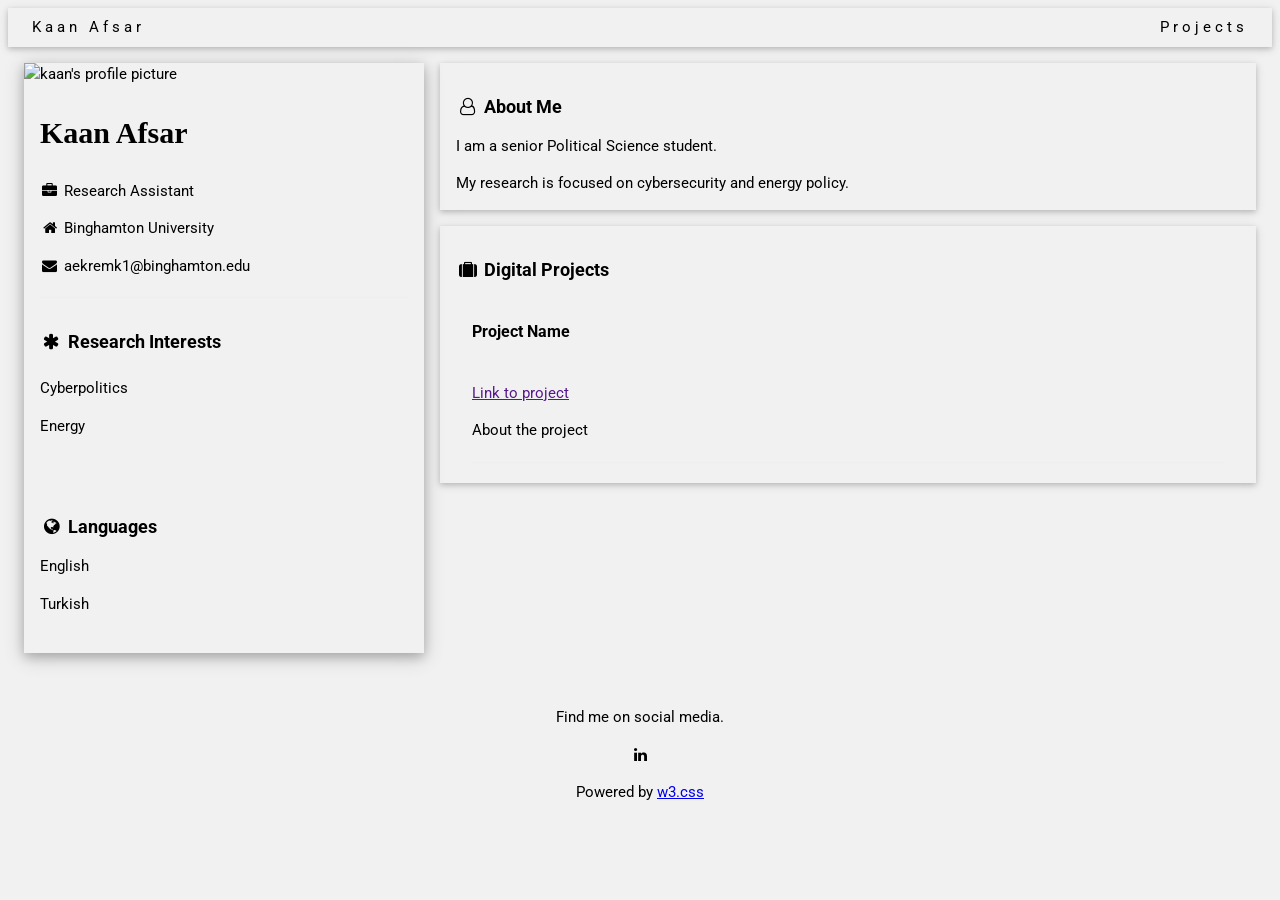
==== index.html @ 018960b7 "index.html" ====
<!DOCTYPE html>
<html>
<head>
    <title>rcarp-digSchol</title>
    <meta charset="UTF-8">
    <meta name="viewport" content='width=device-width, initial-scale=1'>
    <link rel="stylesheet" href='stylesheet.css'>
    <link rel='stylesheet' href='https://fonts.googleapis.com/css?family=Roboto'>
    <link rel="stylesheet" href='https://cdnjs.cloudflare.com/ajax/libs/font-awesome/4.7.0/css/font-awesome.min.css'>
</head>

<body class='box-light-grey'>

  <div class="w3-top">
    <div class="bar grid-padding card" style="letter-spacing:4px;">
      <a href="#home" class=".bar-item button">Kaan Afsar</a>
      <!-- Right-sided navbar links. Hide them on small screens -->
      <div class="float-right">
        <a href="project.html" class="bar-item button">Projects</a>
      </div>
    </div>
  </div>

  <div class='content margin-top' style='max-width:1400px;'>
  
    <div class='grid-padding'>

      <div class='grid-third'>

        <div class="card-4">
          <div class="display-container">
            <img src="images/20221006_173003.jpg" style="width:100%" alt="kaan's profile picture">
          </div>

          <div class="container">
            <h2>Kaan Afsar</h2>
            <p><i class="fa fa-briefcase fa-fw margin-right"></i>Research Assistant</p>
            <p><i class="fa fa-home fa-fw margin-right"></i>Binghamton University</p>
            <p><i class="fa fa-envelope fa-fw margin-right"></i>aekremk1@&#8203;binghamton.edu</p>
            <hr>

            <h5><b><i class="fa fa-asterisk fa-fw margin-right"></i>Research Interests</b></h5>
            <ul>
              <li>Cyberpolitics</li>
              <li>Energy</li> 
            </ul>
            <br>

          <h5><b><i class="fa fa-globe fa-fw margin-right"></i>Languages</b></h5>
          <p>English</p>
          <p>Turkish</p>
          <br>
        </div>
      </div><br>  

    </div>

    <div class ="grid-twothird">
      <div class="container card margin-bottom">
        <h5><i class="fa fa-user-o fa-fw margin-right"></i>About Me</h5>
          <p>I am a senior Political Science student.</p>
          <p>My research is  focused on cybersecurity and energy policy.</p>
      </div>

      <div class="container card">
        <h5><i class="fa fa-suitcase fa-fw margin-right"></i>Digital Projects</h5>
        <div class="container">
          <h6 class="w3-opacity"><b>Project Name</b></h6>
          <a href="">Link to project</a>
          <p>About the project</p>
          <hr>
        </div>
         
        </div>

      </div>

    </div>
    
  </div>

  <footer class="container grid-center margin-top">
    <p>Find me on social media.</p>
    <i class="fa fa-linkedin w3-hover-opacity"></i>
    <p>Powered by <a href="https://www.w3schools.com/w3css/default.asp" target="_blank">w3.css</a></p>
  </footer>

</body>
</html>
---- stylesheet.css ----
html{box-sizing:border-box;overflow-x:hidden}*,*:before,*:after{box-sizing:inherit}

html,body,h1,h3,h4,h5,h6{font-family:'Roboto',sans-serif;font-size:15px;line-height:1.5}
h2{font-family: cursive}
h1{font-size:36px}h2{font-size:30px}h3{font-size:24px}h4{font-size:20px}h5{font-size:18px; margin-bottom:0em}h6{font-size:16px}
hr{border:0;border-top:1px solid #eee;margin:20px 0}
ul{list-style: none;line-height: 2.5em; padding-left:0px}


.box-light-grey{color:#000!important;background-color:#f1f1f1!important}
.bar-item{padding:8px 16px;float:left;width:auto;border:none;display:block;outline:0}
.button{border:none;display:inline-block;padding:8px 16px;vertical-align:middle;overflow:hidden;text-decoration:none;color:inherit;background-color:inherit;text-align:center;cursor:pointer;white-space:nowrap}
.float-right{float:right!important}


.margin-top{margin-top:16px!important}
.margin-right{margin-right:5px!important}
.margin-bottom{margin-bottom:16px!important}
.grid-center{text-align:center!important}

.content{margin-left:auto;margin-right:auto;max-width:980px}
.container{padding:0.01em 16px}

.card{box-shadow:0 2px 5px 0 rgba(0,0,0,0.16),0 2px 10px 0 rgba(0,0,0,0.12)}
.card-4{box-shadow:0 4px 10px 0 rgba(0,0,0,0.2),0 4px 20px 0 rgba(0,0,0,0.19)}
.display-container{position:relative}
.bar{width:100%;overflow:hidden}

.container:before,.container:after,.grid-padding:after,.grid-padding:before{content:"";display:table;clear:both}
.grid-padding,.grid-padding>.grid-half,.grid-padding>.grid-third,.grid-padding>.grid-twothird,.grid-padding>.grid-threequarter,.grid-padding>.grid-quarter,.grid-padding>.grid-col{padding:0 8px}
.grid-third, .grid-twothird{float:left;width:100%}

.col,.grid-half,.grid-third,.grid-twothird,.grid-threequarter,.grid-quarter{float:left;width:100%}
.col.s1{width:8.33333%}.col.s2{width:16.66666%}.col.s3{width:24.99999%}.col.s4{width:33.33333%}
.col.s5{width:41.66666%}.col.s6{width:49.99999%}.col.s7{width:58.33333%}.col.s8{width:66.66666%}
.col.s9{width:74.99999%}.col.s10{width:83.33333%}.col.s11{width:91.66666%}.col.s12{width:99.99999%}
@media (min-width:601px){.col.m1{width:8.33333%}.col.m2{width:16.66666%}.col.m3,.grid-quarter{width:24.99999%}.col.m4,.grid-third{width:33.33333%}
.col.m5{width:41.66666%}.col.m6,.grid-half{width:49.99999%}.col.m7{width:58.33333%}.col.m8,.grid-twothird{width:66.66666%}
.col.m9,.grid-threequarter{width:74.99999%}.col.m10{width:83.33333%}.col.m11{width:91.66666%}.col.m12{width:99.99999%}}
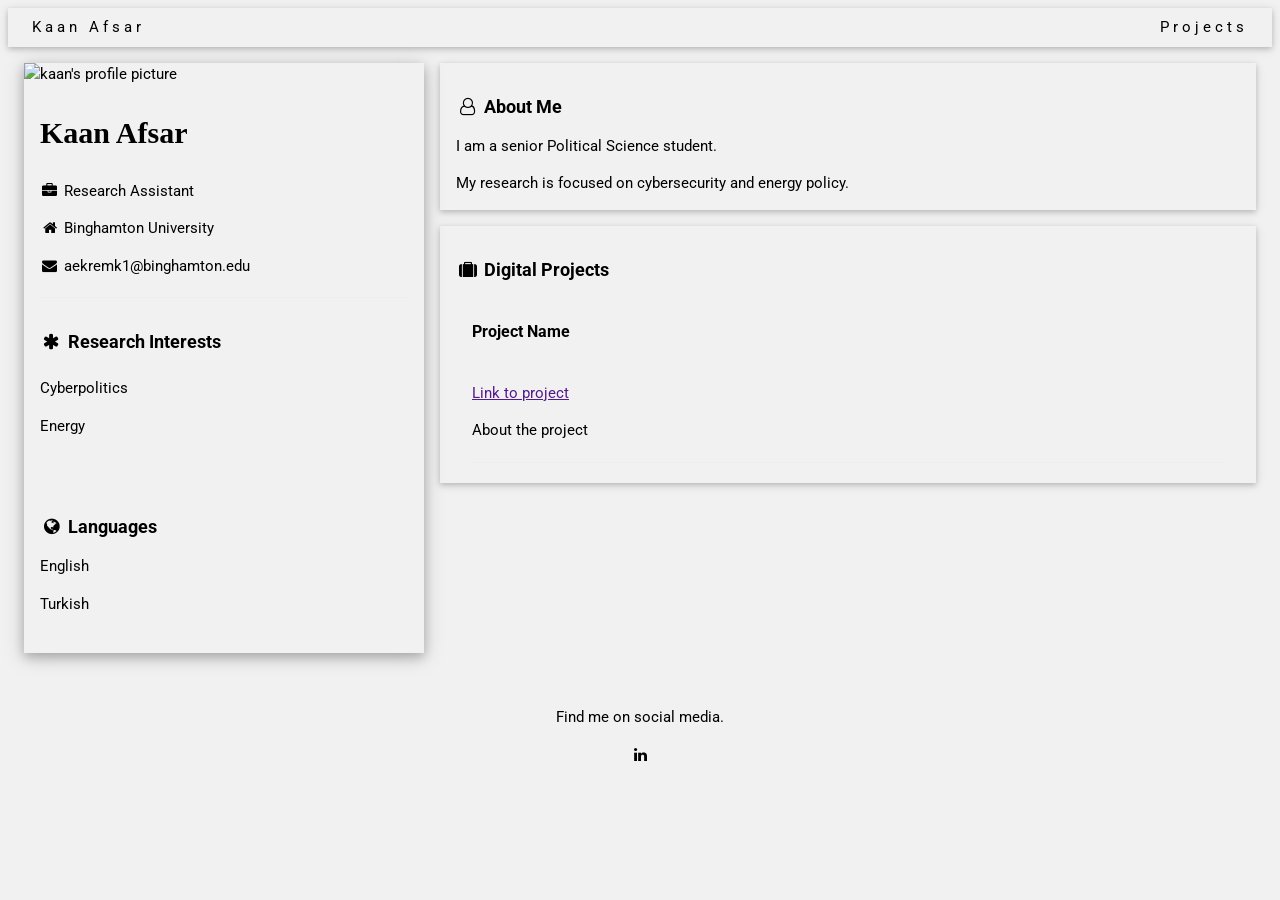
==== commit 2c17d5b9: "index.html" ====
--- a/index.html
+++ b/index.html
@@ -82,7 +82,6 @@
   <footer class="container grid-center margin-top">
     <p>Find me on social media.</p>
     <i class="fa fa-linkedin w3-hover-opacity"></i>
-    <p>Powered by <a href="https://www.w3schools.com/w3css/default.asp" target="_blank">w3.css</a></p>
   </footer>
 
 </body>
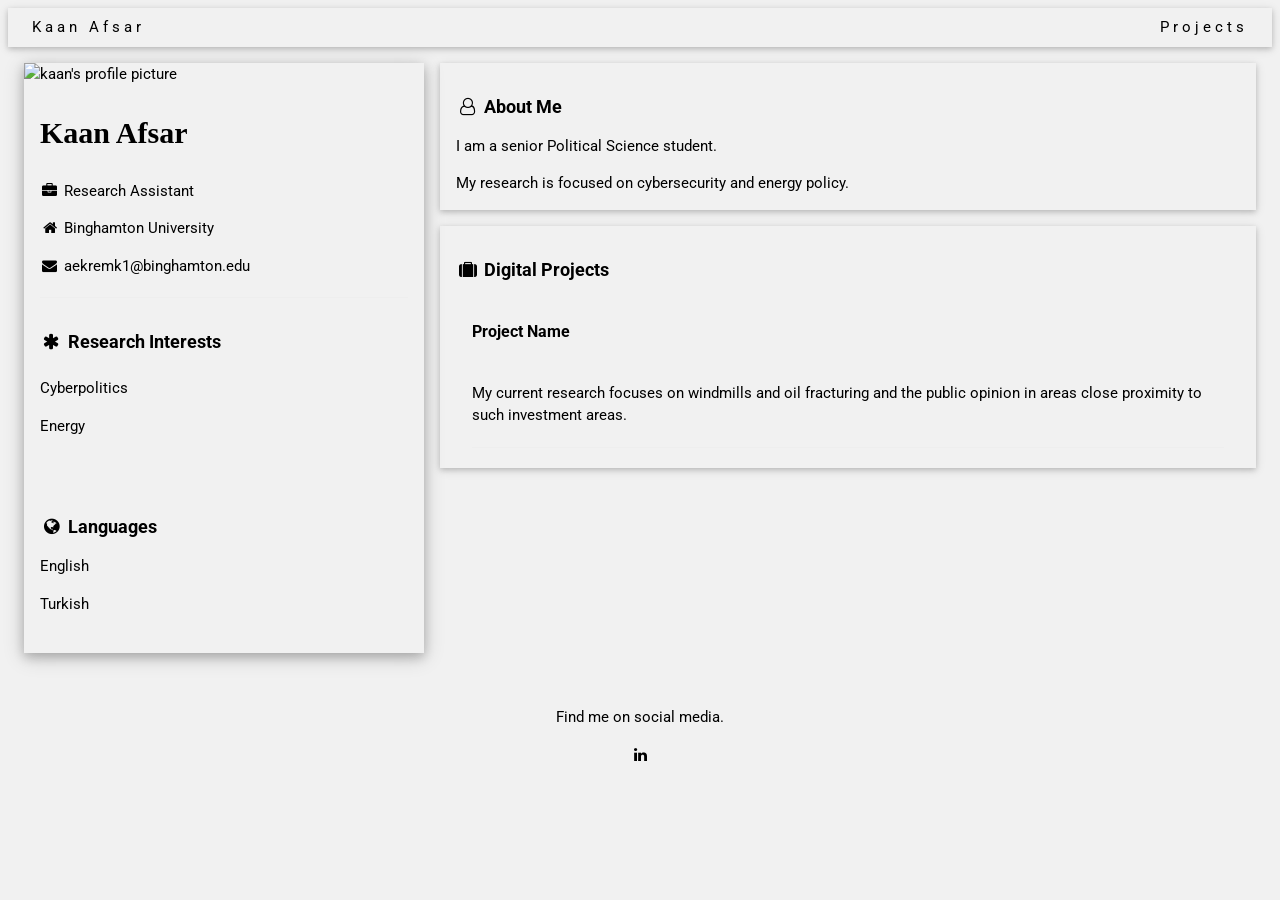
==== commit da5dac3e: "index.html" ====
--- a/index.html
+++ b/index.html
@@ -66,8 +66,7 @@
         <h5><i class="fa fa-suitcase fa-fw margin-right"></i>Digital Projects</h5>
         <div class="container">
           <h6 class="w3-opacity"><b>Project Name</b></h6>
-          <a href="">Link to project</a>
-          <p>About the project</p>
+          <p>My current research focuses on windmills and oil fracturing and the public opinion in areas close proximity to such investment areas.</p>
           <hr>
         </div>
          
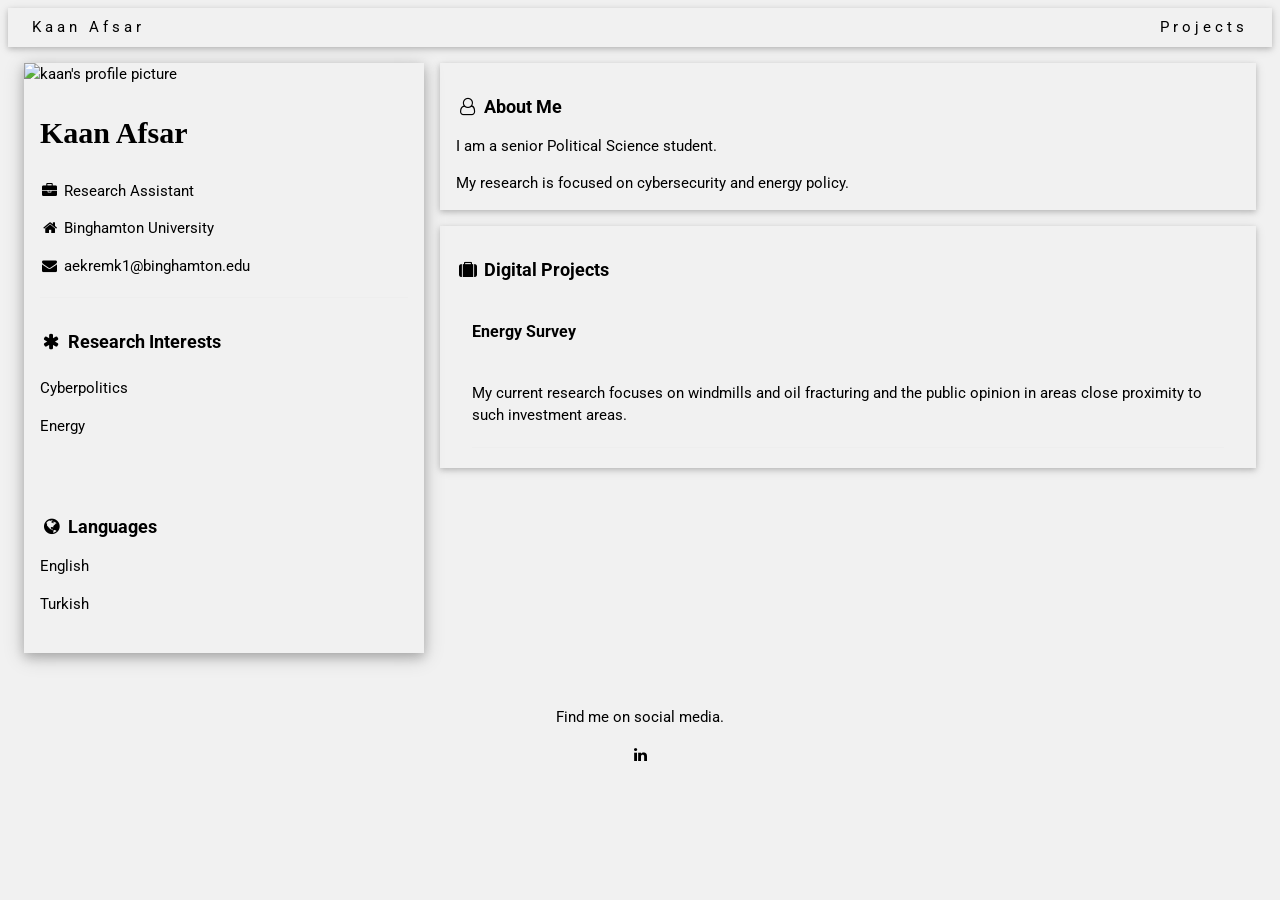
==== commit 54138e73: "index.html" ====
--- a/index.html
+++ b/index.html
@@ -65,7 +65,7 @@
       <div class="container card">
         <h5><i class="fa fa-suitcase fa-fw margin-right"></i>Digital Projects</h5>
         <div class="container">
-          <h6 class="w3-opacity"><b>Project Name</b></h6>
+          <h6 class="w3-opacity"><b>Energy Survey</b></h6>
           <p>My current research focuses on windmills and oil fracturing and the public opinion in areas close proximity to such investment areas.</p>
           <hr>
         </div>
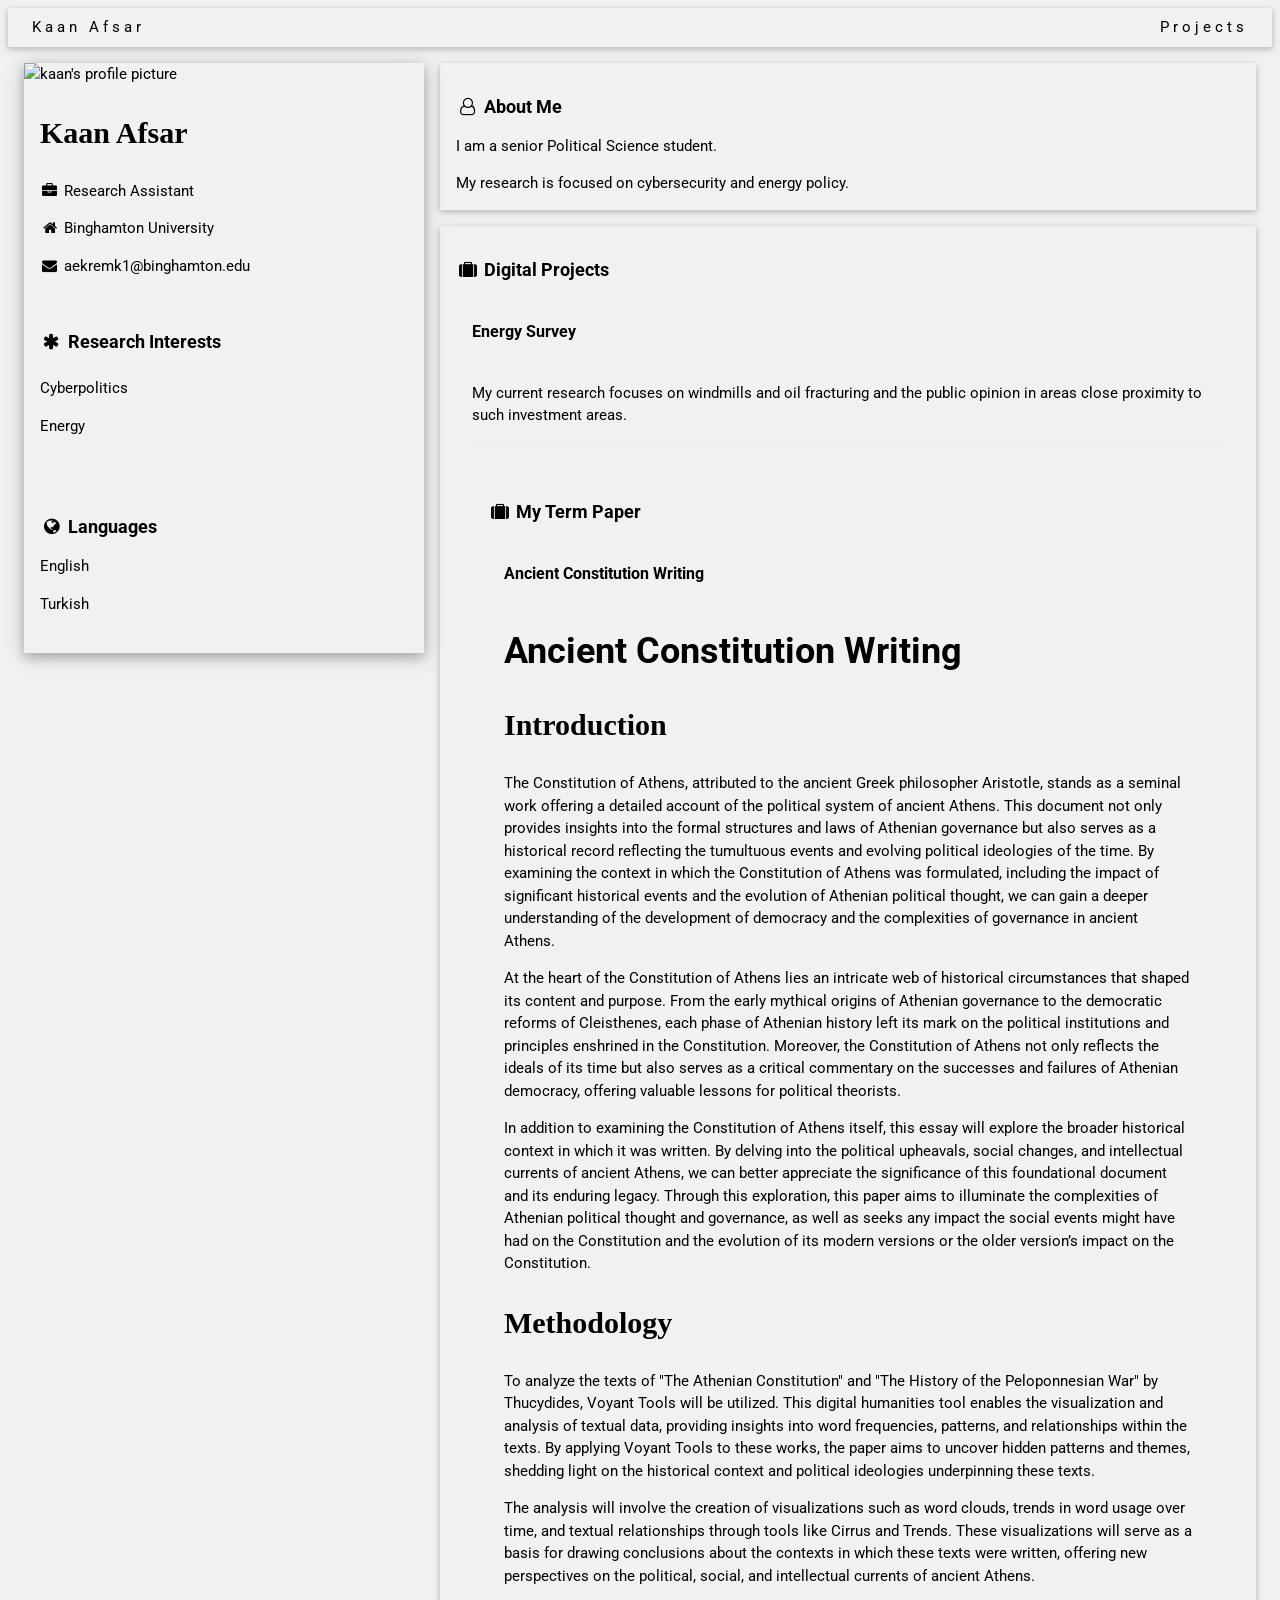
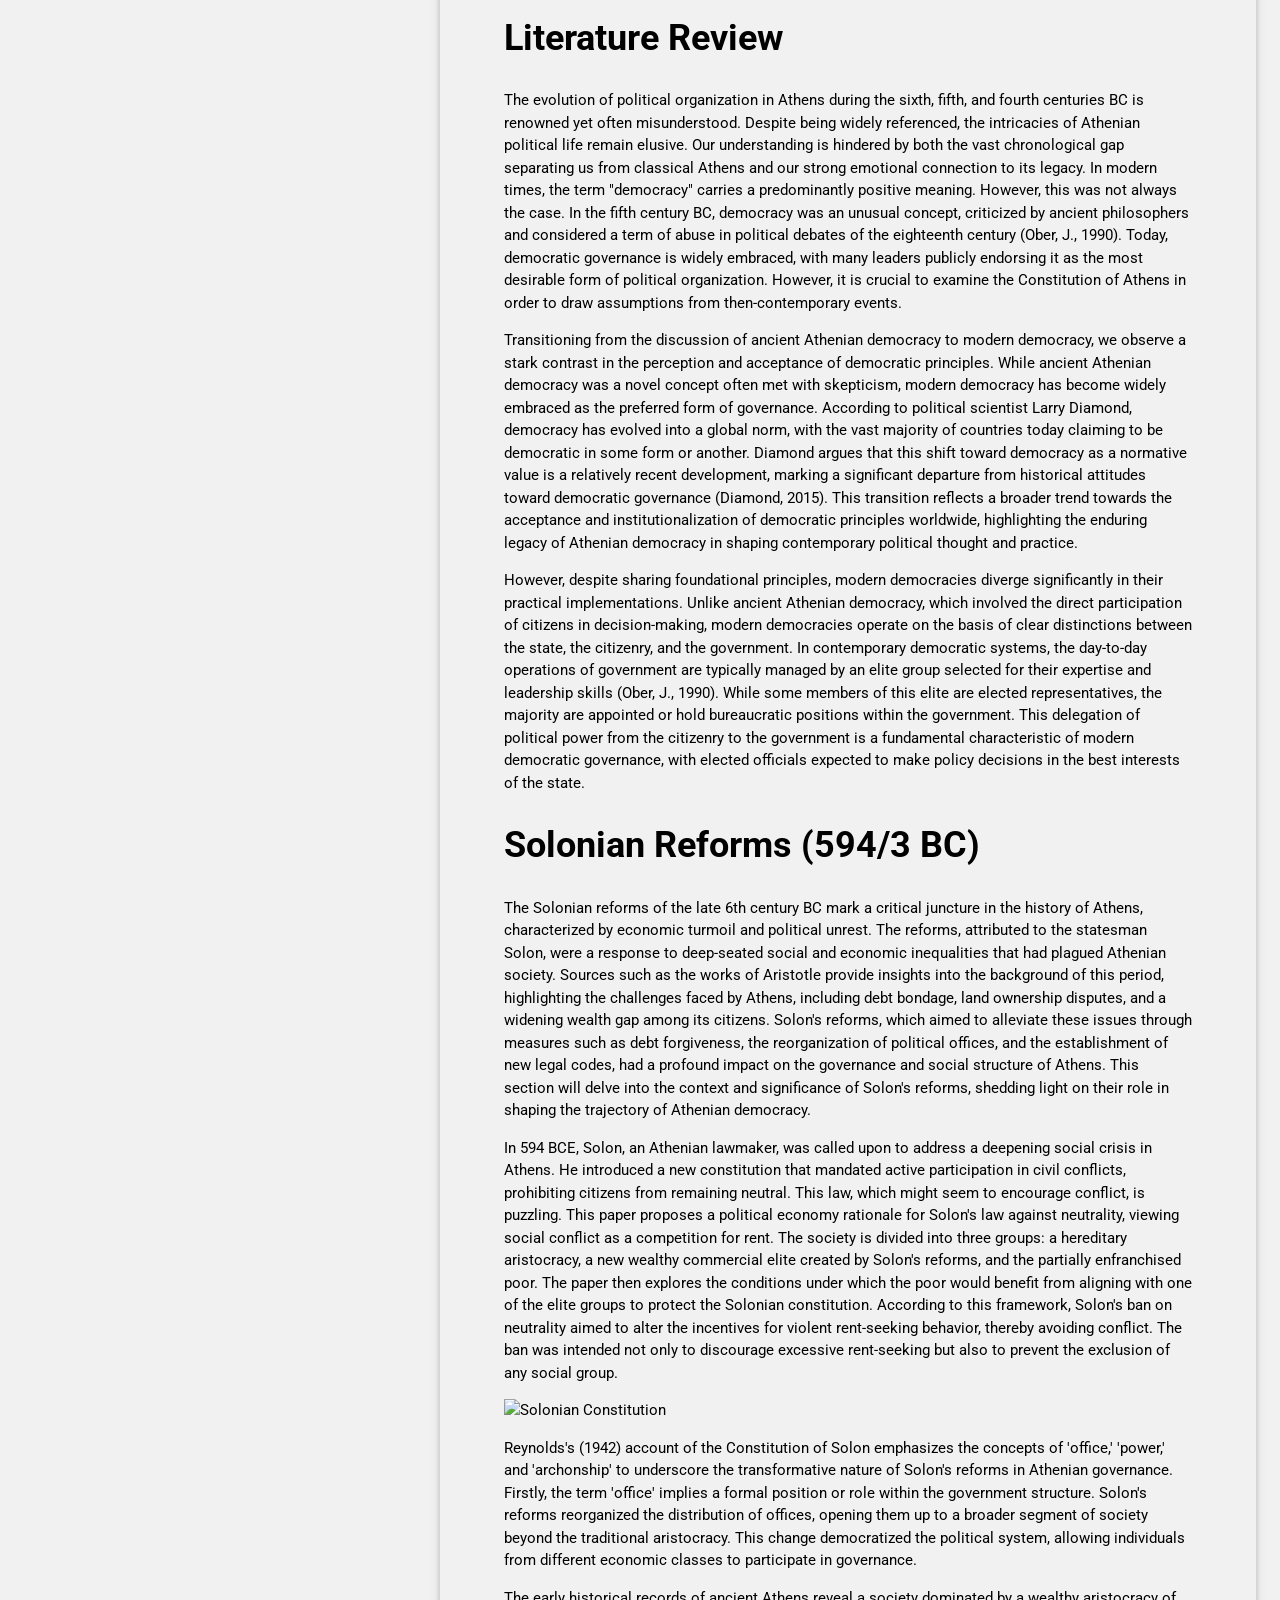
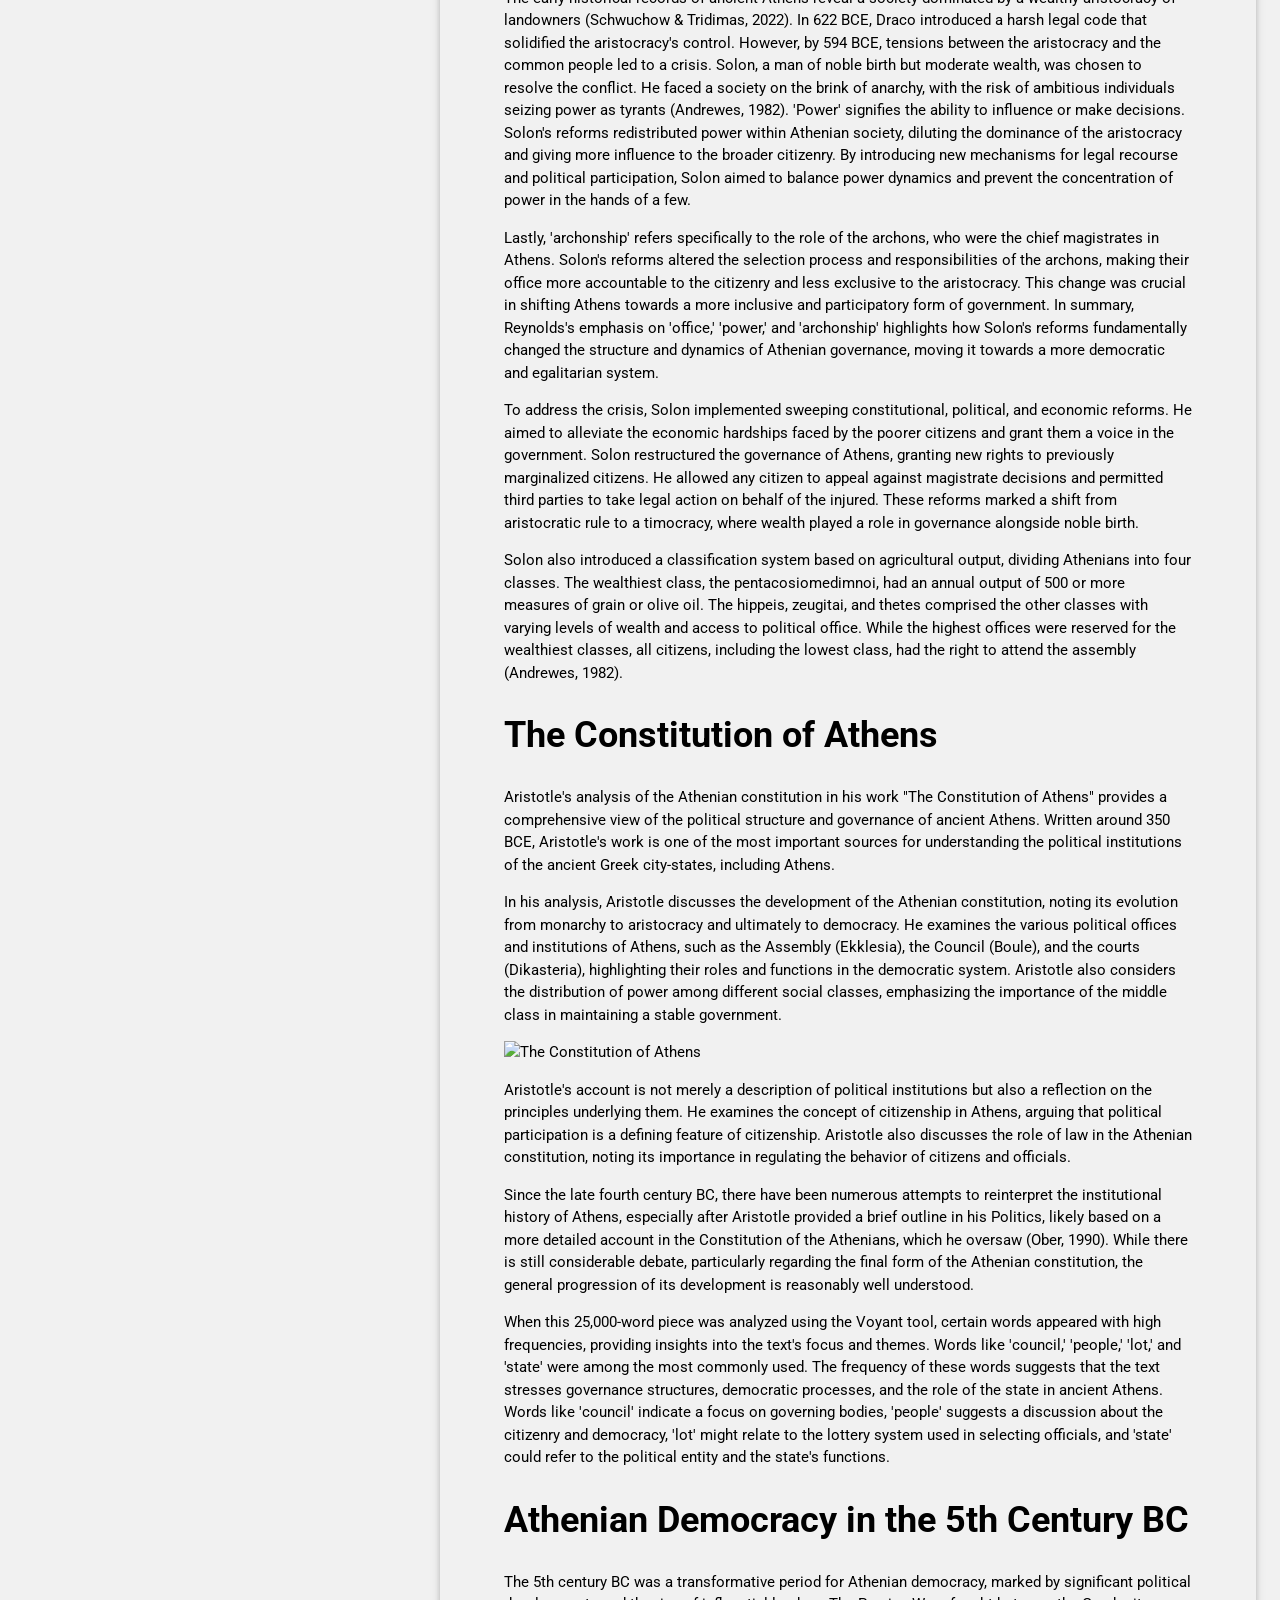
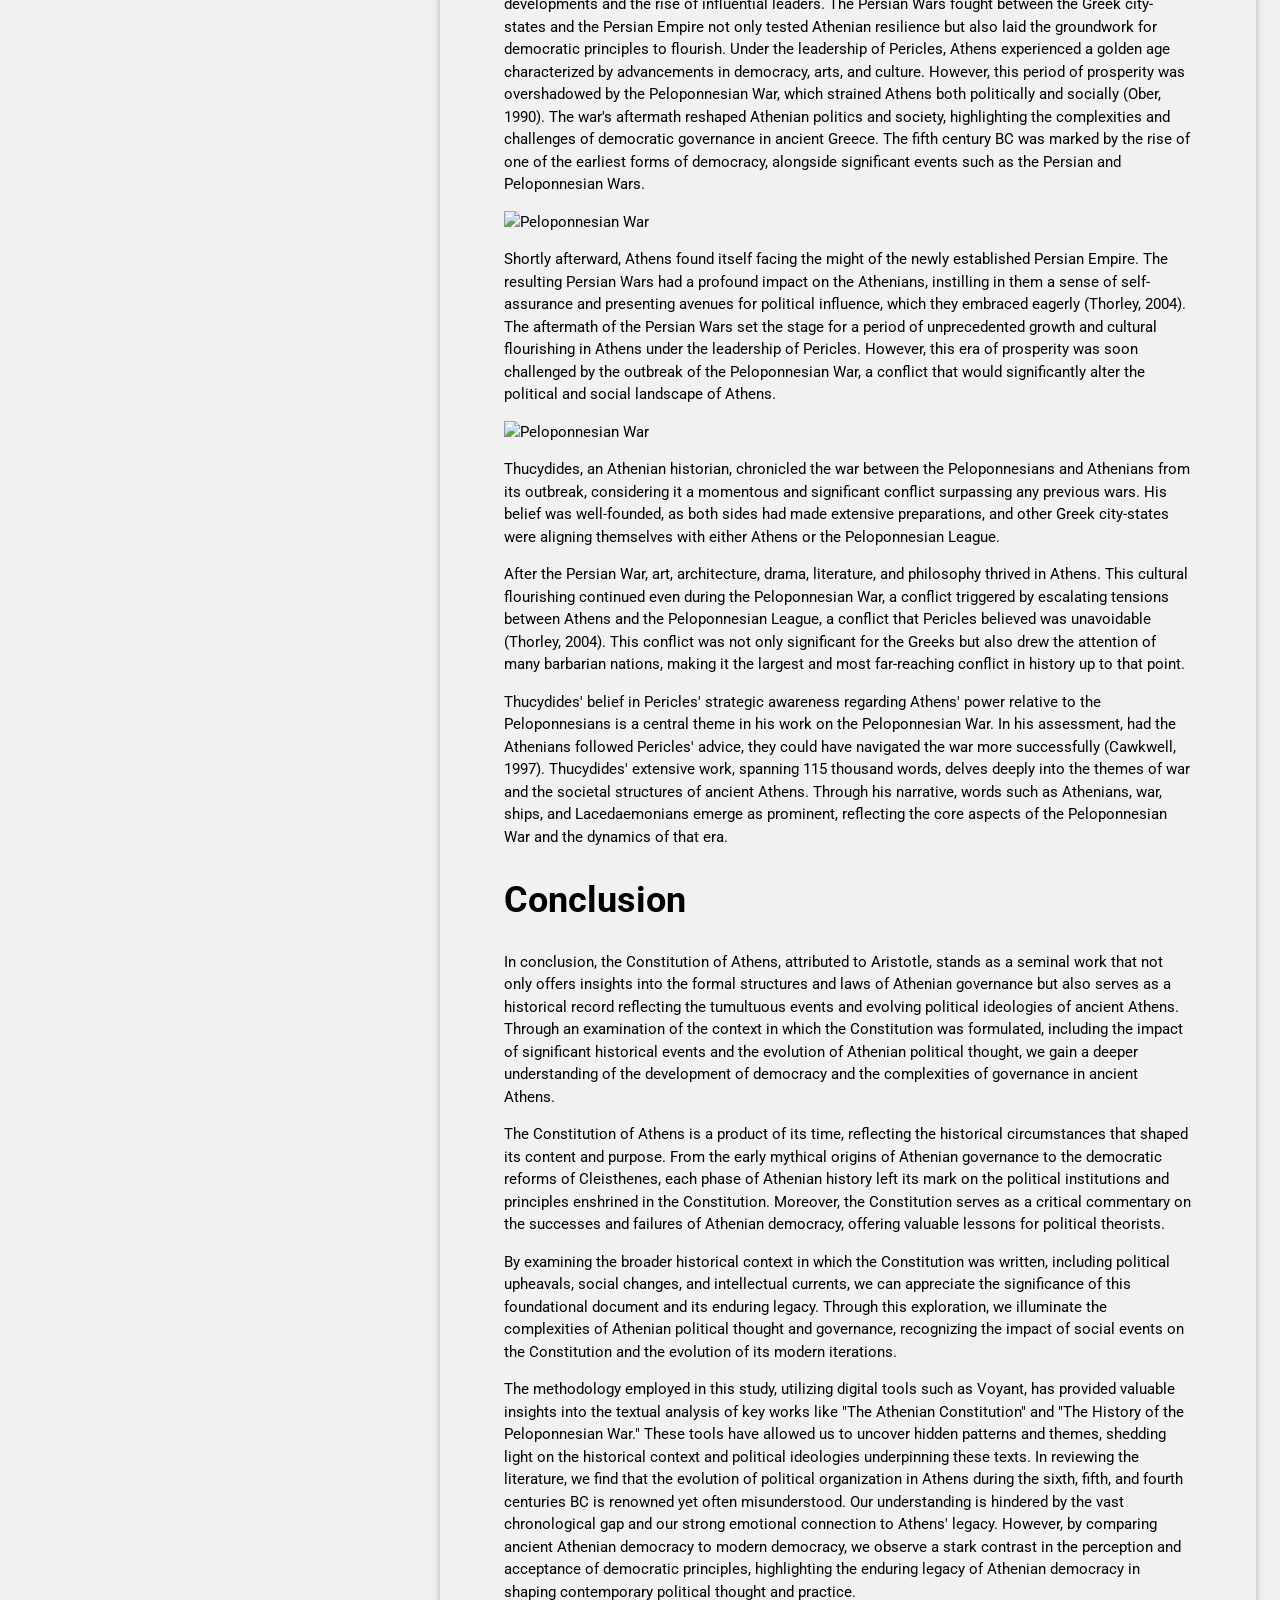
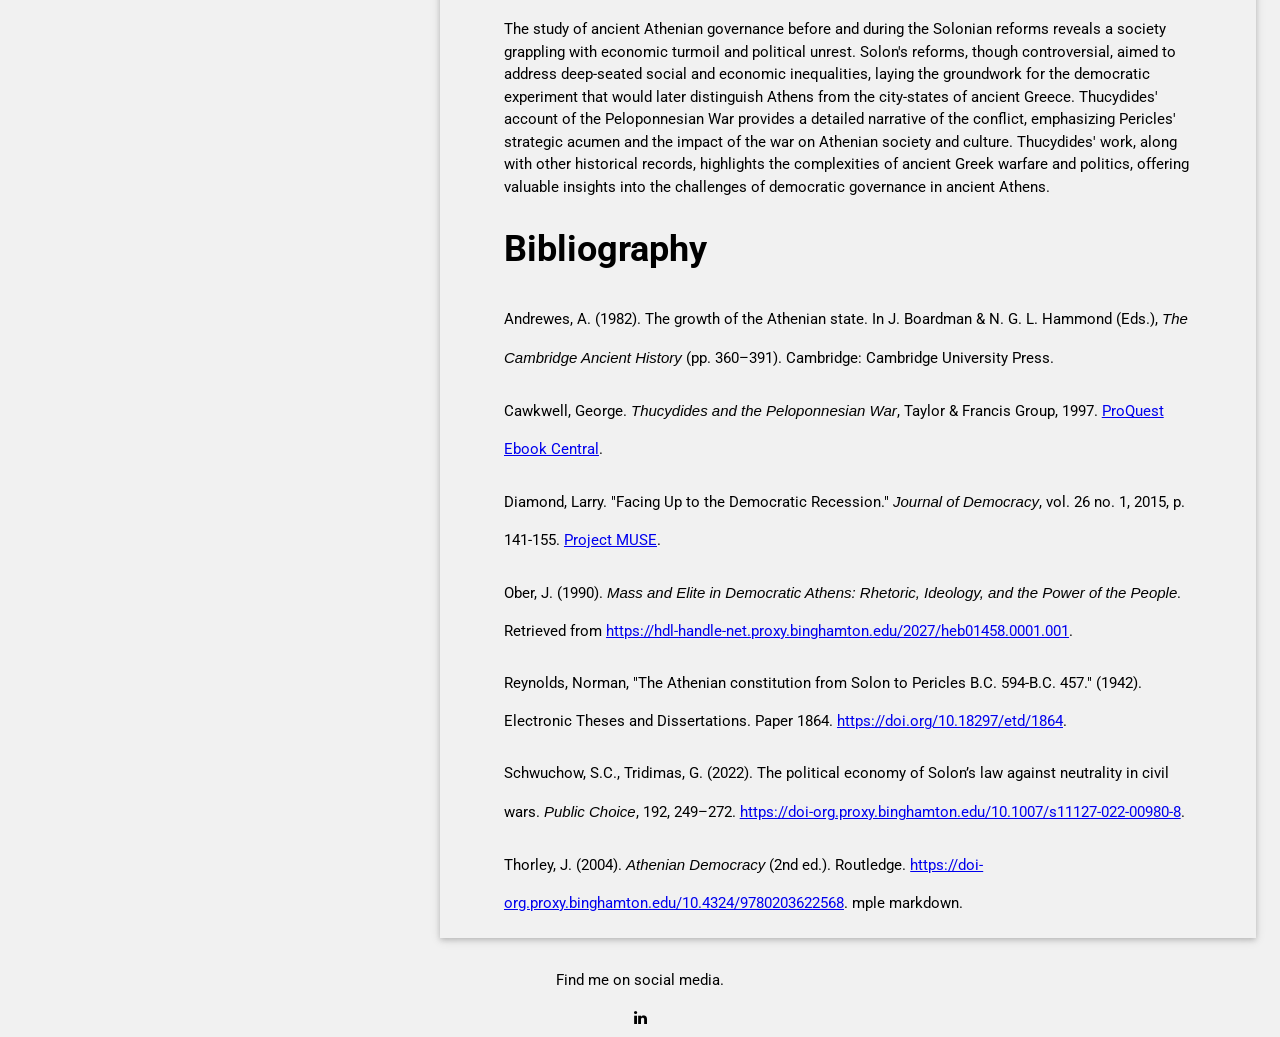
==== commit e096ee02: "Updatetermpaper index.html" ====
--- a/index.html
+++ b/index.html
@@ -1,7 +1,7 @@
 <!DOCTYPE html>
 <html>
 <head>
-    <title>rcarp-digSchol</title>
+    <title>Ekrem Kaan Afsar</title>
     <meta charset="UTF-8">
     <meta name="viewport" content='width=device-width, initial-scale=1'>
     <link rel="stylesheet" href='stylesheet.css'>
@@ -20,7 +20,7 @@
       </div>
     </div>
   </div>
-
+ 
   <div class='content margin-top' style='max-width:1400px;'>
   
     <div class='grid-padding'>
@@ -68,6 +68,73 @@
           <h6 class="w3-opacity"><b>Energy Survey</b></h6>
           <p>My current research focuses on windmills and oil fracturing and the public opinion in areas close proximity to such investment areas.</p>
           <hr>
+            <div class="container">
+  <h5><i class="fa fa-suitcase fa-fw margin-right"></i>My Term Paper</h5>
+  <div class="container">
+    <h6 class="w3-opacity"><b>Ancient Constitution Writing</b></h6>
+    <div>
+      <h1 id="ancient-constitution-writing">Ancient Constitution Writing</h1>
+      <h2 id="introduction">Introduction</h2>
+      <p>The Constitution of Athens, attributed to the ancient Greek philosopher Aristotle, stands as a seminal work offering a detailed account of the political system of ancient Athens. This document not only provides insights into the formal structures and laws of Athenian governance but also serves as a historical record reflecting the tumultuous events and evolving political ideologies of the time. By examining the context in which the Constitution of Athens was formulated, including the impact of significant historical events and the evolution of Athenian political thought, we can gain a deeper understanding of the development of democracy and the complexities of governance in ancient Athens.</p>
+<p>At the heart of the Constitution of Athens lies an intricate web of historical circumstances that shaped its content and purpose. From the early mythical origins of Athenian governance to the democratic reforms of Cleisthenes, each phase of Athenian history left its mark on the political institutions and principles enshrined in the Constitution. Moreover, the Constitution of Athens not only reflects the ideals of its time but also serves as a critical commentary on the successes and failures of Athenian democracy, offering valuable lessons for political theorists.</p>
+<p>In addition to examining the Constitution of Athens itself, this essay will explore the broader historical context in which it was written. By delving into the political upheavals, social changes, and intellectual currents of ancient Athens, we can better appreciate the significance of this foundational document and its enduring legacy. Through this exploration, this paper aims to illuminate the complexities of Athenian political thought and governance, as well as seeks any impact the social events might have had on the Constitution and the evolution of its modern versions or the older version’s impact on the Constitution.</p>
+<h2 id="methodology">Methodology</h2>
+<p>To analyze the texts of &quot;The Athenian Constitution&quot; and &quot;The History of the Peloponnesian War&quot; by Thucydides, Voyant Tools will be utilized. This digital humanities tool enables the visualization and analysis of textual data, providing insights into word frequencies, patterns, and relationships within the texts. By applying Voyant Tools to these works, the paper aims to uncover hidden patterns and themes, shedding light on the historical context and political ideologies underpinning these texts.</p>
+<p>The analysis will involve the creation of visualizations such as word clouds, trends in word usage over time, and textual relationships through tools like Cirrus and Trends. These visualizations will serve as a basis for drawing conclusions about the contexts in which these texts were written, offering new perspectives on the political, social, and intellectual currents of ancient Athens.</p>
+<h1 id="literature-review">Literature Review</h1>
+<p>The evolution of political organization in Athens during the sixth, fifth, and fourth centuries BC is renowned yet often misunderstood. Despite being widely referenced, the intricacies of Athenian political life remain elusive. Our understanding is hindered by both the vast chronological gap separating us from classical Athens and our strong emotional connection to its legacy. In modern times, the term &quot;democracy&quot; carries a predominantly positive meaning. However, this was not always the case. In the fifth century BC, democracy was an unusual concept, criticized by ancient philosophers and considered a term of abuse in political debates of the eighteenth century (Ober, J., 1990). Today, democratic governance is widely embraced, with many leaders publicly endorsing it as the most desirable form of political organization. However, it is crucial to examine the Constitution of Athens in order to draw assumptions from then-contemporary events.</p>
+<p>Transitioning from the discussion of ancient Athenian democracy to modern democracy, we observe a stark contrast in the perception and acceptance of democratic principles. While ancient Athenian democracy was a novel concept often met with skepticism, modern democracy has become widely embraced as the preferred form of governance. According to political scientist Larry Diamond, democracy has evolved into a global norm, with the vast majority of countries today claiming to be democratic in some form or another. Diamond argues that this shift toward democracy as a normative value is a relatively recent development, marking a significant departure from historical attitudes toward democratic governance (Diamond, 2015). This transition reflects a broader trend towards the acceptance and institutionalization of democratic principles worldwide, highlighting the enduring legacy of Athenian democracy in shaping contemporary political thought and practice.</p>
+<p>However, despite sharing foundational principles, modern democracies diverge significantly in their practical implementations. Unlike ancient Athenian democracy, which involved the direct participation of citizens in decision-making, modern democracies operate on the basis of clear distinctions between the state, the citizenry, and the government. In contemporary democratic systems, the day-to-day operations of government are typically managed by an elite group selected for their expertise and leadership skills (Ober, J., 1990). While some members of this elite are elected representatives, the majority are appointed or hold bureaucratic positions within the government. This delegation of political power from the citizenry to the government is a fundamental characteristic of modern democratic governance, with elected officials expected to make policy decisions in the best interests of the state.</p>
+<h1 id="solonian-reforms-594-3-bc-">Solonian Reforms (594/3 BC)</h1>
+<p>The Solonian reforms of the late 6th century BC mark a critical juncture in the history of Athens, characterized by economic turmoil and political unrest. The reforms, attributed to the statesman Solon, were a response to deep-seated social and economic inequalities that had plagued Athenian society. Sources such as the works of Aristotle provide insights into the background of this period, highlighting the challenges faced by Athens, including debt bondage, land ownership disputes, and a widening wealth gap among its citizens. Solon&#39;s reforms, which aimed to alleviate these issues through measures such as debt forgiveness, the reorganization of political offices, and the establishment of new legal codes, had a profound impact on the governance and social structure of Athens. This section will delve into the context and significance of Solon&#39;s reforms, shedding light on their role in shaping the trajectory of Athenian democracy.</p>
+<p>In 594 BCE, Solon, an Athenian lawmaker, was called upon to address a deepening social crisis in Athens. He introduced a new constitution that mandated active participation in civil conflicts, prohibiting citizens from remaining neutral. This law, which might seem to encourage conflict, is puzzling. This paper proposes a political economy rationale for Solon&#39;s law against neutrality, viewing social conflict as a competition for rent. The society is divided into three groups: a hereditary aristocracy, a new wealthy commercial elite created by Solon&#39;s reforms, and the partially enfranchised poor. The paper then explores the conditions under which the poor would benefit from aligning with one of the elite groups to protect the Solonian constitution. According to this framework, Solon&#39;s ban on neutrality aimed to alter the incentives for violent rent-seeking behavior, thereby avoiding conflict. The ban was intended not only to discourage excessive rent-seeking but also to prevent the exclusion of any social group.</p>
+<p><img src="R-LEAFLET\project\solon_cirrus.png" alt="Solonian Constitution"></p>
+<p>Reynolds&#39;s (1942) account of the Constitution of Solon emphasizes the concepts of &#39;office,&#39; &#39;power,&#39; and &#39;archonship&#39; to underscore the transformative nature of Solon&#39;s reforms in Athenian governance. Firstly, the term &#39;office&#39; implies a formal position or role within the government structure. Solon&#39;s reforms reorganized the distribution of offices, opening them up to a broader segment of society beyond the traditional aristocracy. This change democratized the political system, allowing individuals from different economic classes to participate in governance.</p>
+<p>The early historical records of ancient Athens reveal a society dominated by a wealthy aristocracy of landowners (Schwuchow &amp; Tridimas, 2022). In 622 BCE, Draco introduced a harsh legal code that solidified the aristocracy&#39;s control. However, by 594 BCE, tensions between the aristocracy and the common people led to a crisis. Solon, a man of noble birth but moderate wealth, was chosen to resolve the conflict. He faced a society on the brink of anarchy, with the risk of ambitious individuals seizing power as tyrants (Andrewes, 1982). &#39;Power&#39; signifies the ability to influence or make decisions. Solon&#39;s reforms redistributed power within Athenian society, diluting the dominance of the aristocracy and giving more influence to the broader citizenry. By introducing new mechanisms for legal recourse and political participation, Solon aimed to balance power dynamics and prevent the concentration of power in the hands of a few.</p>
+<p>Lastly, &#39;archonship&#39; refers specifically to the role of the archons, who were the chief magistrates in Athens. Solon&#39;s reforms altered the selection process and responsibilities of the archons, making their office more accountable to the citizenry and less exclusive to the aristocracy. This change was crucial in shifting Athens towards a more inclusive and participatory form of government. In summary, Reynolds&#39;s emphasis on &#39;office,&#39; &#39;power,&#39; and &#39;archonship&#39; highlights how Solon&#39;s reforms fundamentally changed the structure and dynamics of Athenian governance, moving it towards a more democratic and egalitarian system.</p>
+<p>To address the crisis, Solon implemented sweeping constitutional, political, and economic reforms. He aimed to alleviate the economic hardships faced by the poorer citizens and grant them a voice in the government. Solon restructured the governance of Athens, granting new rights to previously marginalized citizens. He allowed any citizen to appeal against magistrate decisions and permitted third parties to take legal action on behalf of the injured. These reforms marked a shift from aristocratic rule to a timocracy, where wealth played a role in governance alongside noble birth.</p>
+<p>Solon also introduced a classification system based on agricultural output, dividing Athenians into four classes. The wealthiest class, the pentacosiomedimnoi, had an annual output of 500 or more measures of grain or olive oil. The hippeis, zeugitai, and thetes comprised the other classes with varying levels of wealth and access to political office. While the highest offices were reserved for the wealthiest classes, all citizens, including the lowest class, had the right to attend the assembly (Andrewes, 1982).</p>
+<h1 id="the-constitution-of-athens">The Constitution of Athens</h1>
+<p>Aristotle&#39;s analysis of the Athenian constitution in his work &quot;The Constitution of Athens&quot; provides a comprehensive view of the political structure and governance of ancient Athens. Written around 350 BCE, Aristotle&#39;s work is one of the most important sources for understanding the political institutions of the ancient Greek city-states, including Athens.</p>
+<p>In his analysis, Aristotle discusses the development of the Athenian constitution, noting its evolution from monarchy to aristocracy and ultimately to democracy. He examines the various political offices and institutions of Athens, such as the Assembly (Ekklesia), the Council (Boule), and the courts (Dikasteria), highlighting their roles and functions in the democratic system. Aristotle also considers the distribution of power among different social classes, emphasizing the importance of the middle class in maintaining a stable government.</p>
+<p><img src="R-LEAFLET\project\cofa_cirrus.png" alt="The Constitution of Athens"></p>
+<p>Aristotle&#39;s account is not merely a description of political institutions but also a reflection on the principles underlying them. He examines the concept of citizenship in Athens, arguing that political participation is a defining feature of citizenship. Aristotle also discusses the role of law in the Athenian constitution, noting its importance in regulating the behavior of citizens and officials.</p>
+<p>Since the late fourth century BC, there have been numerous attempts to reinterpret the institutional history of Athens, especially after Aristotle provided a brief outline in his Politics, likely based on a more detailed account in the Constitution of the Athenians, which he oversaw (Ober, 1990). While there is still considerable debate, particularly regarding the final form of the Athenian constitution, the general progression of its development is reasonably well understood.</p>
+<p>When this 25,000-word piece was analyzed using the Voyant tool, certain words appeared with high frequencies, providing insights into the text&#39;s focus and themes. Words like &#39;council,&#39; &#39;people,&#39; &#39;lot,&#39; and &#39;state&#39; were among the most commonly used. The frequency of these words suggests that the text stresses governance structures, democratic processes, and the role of the state in ancient Athens. Words like &#39;council&#39; indicate a focus on governing bodies, &#39;people&#39; suggests a discussion about the citizenry and democracy, &#39;lot&#39; might relate to the lottery system used in selecting officials, and &#39;state&#39; could refer to the political entity and the state&#39;s functions.</p>
+<h1 id="athenian-democracy-in-the-5th-century-bc">Athenian Democracy in the 5th Century BC</h1>
+<p>The 5th century BC was a transformative period for Athenian democracy, marked by significant political developments and the rise of influential leaders. The Persian Wars fought between the Greek city-states and the Persian Empire not only tested Athenian resilience but also laid the groundwork for democratic principles to flourish. Under the leadership of Pericles, Athens experienced a golden age characterized by advancements in democracy, arts, and culture. However, this period of prosperity was overshadowed by the Peloponnesian War, which strained Athens both politically and socially (Ober, 1990). The war&#39;s aftermath reshaped Athenian politics and society, highlighting the complexities and challenges of democratic governance in ancient Greece. The fifth century BC was marked by the rise of one of the earliest forms of democracy, alongside significant events such as the Persian and Peloponnesian Wars.</p>
+<p><img src="R-LEAFLET\project\pelop_bubbles.png" alt="Peloponnesian War"></p>
+<p>Shortly afterward, Athens found itself facing the might of the newly established Persian Empire. The resulting Persian Wars had a profound impact on the Athenians, instilling in them a sense of self-assurance and presenting avenues for political influence, which they embraced eagerly (Thorley, 2004). The aftermath of the Persian Wars set the stage for a period of unprecedented growth and cultural flourishing in Athens under the leadership of Pericles. However, this era of prosperity was soon challenged by the outbreak of the Peloponnesian War, a conflict that would significantly alter the political and social landscape of Athens.</p>
+<p><img src="R-LEAFLET\project\pw_cirrus.png" alt="Peloponnesian War"></p>
+<p>Thucydides, an Athenian historian, chronicled the war between the Peloponnesians and Athenians from its outbreak, considering it a momentous and significant conflict surpassing any previous wars. His belief was well-founded, as both sides had made extensive preparations, and other Greek city-states were aligning themselves with either Athens or the Peloponnesian League.</p>
+<p>After the Persian War, art, architecture, drama, literature, and philosophy thrived in Athens. This cultural flourishing continued even during the Peloponnesian War, a conflict triggered by escalating tensions between Athens and the Peloponnesian League, a conflict that Pericles believed was unavoidable (Thorley, 2004). This conflict was not only significant for the Greeks but also drew the attention of many barbarian nations, making it the largest and most far-reaching conflict in history up to that point.</p>
+<p>Thucydides&#39; belief in Pericles&#39; strategic awareness regarding Athens&#39; power relative to the Peloponnesians is a central theme in his work on the Peloponnesian War. In his assessment, had the Athenians followed Pericles&#39; advice, they could have navigated the war more successfully (Cawkwell, 1997). Thucydides&#39; extensive work, spanning 115 thousand words, delves deeply into the themes of war and the societal structures of ancient Athens. Through his narrative, words such as Athenians, war, ships, and Lacedaemonians emerge as prominent, reflecting the core aspects of the Peloponnesian War and the dynamics of that era.</p>
+<h1 id="conclusion">Conclusion</h1>
+<p>In conclusion, the Constitution of Athens, attributed to Aristotle, stands as a seminal work that not only offers insights into the formal structures and laws of Athenian governance but also serves as a historical record reflecting the tumultuous events and evolving political ideologies of ancient Athens. Through an examination of the context in which the Constitution was formulated, including the impact of significant historical events and the evolution of Athenian political thought, we gain a deeper understanding of the development of democracy and the complexities of governance in ancient Athens.</p>
+<p>The Constitution of Athens is a product of its time, reflecting the historical circumstances that shaped its content and purpose. From the early mythical origins of Athenian governance to the democratic reforms of Cleisthenes, each phase of Athenian history left its mark on the political institutions and principles enshrined in the Constitution. Moreover, the Constitution serves as a critical commentary on the successes and failures of Athenian democracy, offering valuable lessons for political theorists.</p>
+<p>By examining the broader historical context in which the Constitution was written, including political upheavals, social changes, and intellectual currents, we can appreciate the significance of this foundational document and its enduring legacy. Through this exploration, we illuminate the complexities of Athenian political thought and governance, recognizing the impact of social events on the Constitution and the evolution of its modern iterations.</p>
+<p>The methodology employed in this study, utilizing digital tools such as Voyant, has provided valuable insights into the textual analysis of key works like &quot;The Athenian Constitution&quot; and &quot;The History of the Peloponnesian War.&quot; These tools have allowed us to uncover hidden patterns and themes, shedding light on the historical context and political ideologies underpinning these texts. In reviewing the literature, we find that the evolution of political organization in Athens during the sixth, fifth, and fourth centuries BC is renowned yet often misunderstood. Our understanding is hindered by the vast chronological gap and our strong emotional connection to Athens&#39; legacy. However, by comparing ancient Athenian democracy to modern democracy, we observe a stark contrast in the perception and acceptance of democratic principles, highlighting the enduring legacy of Athenian democracy in shaping contemporary political thought and practice.</p>
+<p>The study of ancient Athenian governance before and during the Solonian reforms reveals a society grappling with economic turmoil and political unrest. Solon&#39;s reforms, though controversial, aimed to address deep-seated social and economic inequalities, laying the groundwork for the democratic experiment that would later distinguish Athens from the city-states of ancient Greece. Thucydides&#39; account of the Peloponnesian War provides a detailed narrative of the conflict, emphasizing Pericles&#39; strategic acumen and the impact of the war on Athenian society and culture. Thucydides&#39; work, along with other historical records, highlights the complexities of ancient Greek warfare and politics, offering valuable insights into the challenges of democratic governance in ancient Athens.</p>
+<h1 id="bibliography">Bibliography</h1>
+<ul>
+<li><p>Andrewes, A. (1982). The growth of the Athenian state. In J. Boardman &amp; N. G. L. Hammond (Eds.), <em>The Cambridge Ancient History</em> (pp. 360–391). Cambridge: Cambridge University Press.</p>
+</li>
+<li><p>Cawkwell, George. <em>Thucydides and the Peloponnesian War</em>, Taylor &amp; Francis Group, 1997. <a href="https://ebookcentral-proquest-com.proxy.binghamton.edu/lib/binghamton/detail.action?docID=165853">ProQuest Ebook Central</a>.</p>
+</li>
+<li><p>Diamond, Larry. &quot;Facing Up to the Democratic Recession.&quot; <em>Journal of Democracy</em>, vol. 26 no. 1, 2015, p. 141-155. <a href="https://doi.org/10.1353/jod.2015.0009">Project MUSE</a>.</p>
+</li>
+<li><p>Ober, J. (1990). <em>Mass and Elite in Democratic Athens: Rhetoric, Ideology, and the Power of the People</em>. Retrieved from <a href="https://hdl-handle-net.proxy.binghamton.edu/2027/heb01458.0001.001">https://hdl-handle-net.proxy.binghamton.edu/2027/heb01458.0001.001</a>.</p>
+</li>
+<li><p>Reynolds, Norman, &quot;The Athenian constitution from Solon to Pericles B.C. 594-B.C. 457.&quot; (1942). Electronic Theses and Dissertations. Paper 1864. <a href="https://doi.org/10.18297/etd/1864">https://doi.org/10.18297/etd/1864</a>.</p>
+</li>
+<li><p>Schwuchow, S.C., Tridimas, G. (2022). The political economy of Solon’s law against neutrality in civil wars. <em>Public Choice</em>, 192, 249–272. <a href="https://doi-org.proxy.binghamton.edu/10.1007/s11127-022-00980-8">https://doi-org.proxy.binghamton.edu/10.1007/s11127-022-00980-8</a>.</p>
+</li>
+<li><p>Thorley, J. (2004). <em>Athenian Democracy</em> (2nd ed.). Routledge. <a href="https://doi-org.proxy.binghamton.edu/10.4324/9780203622568">https://doi-org.proxy.binghamton.edu/10.4324/9780203622568</a>.
+mple markdown.</p>
+    </div>
+  </div>
+</div>
+
         </div>
          
         </div>
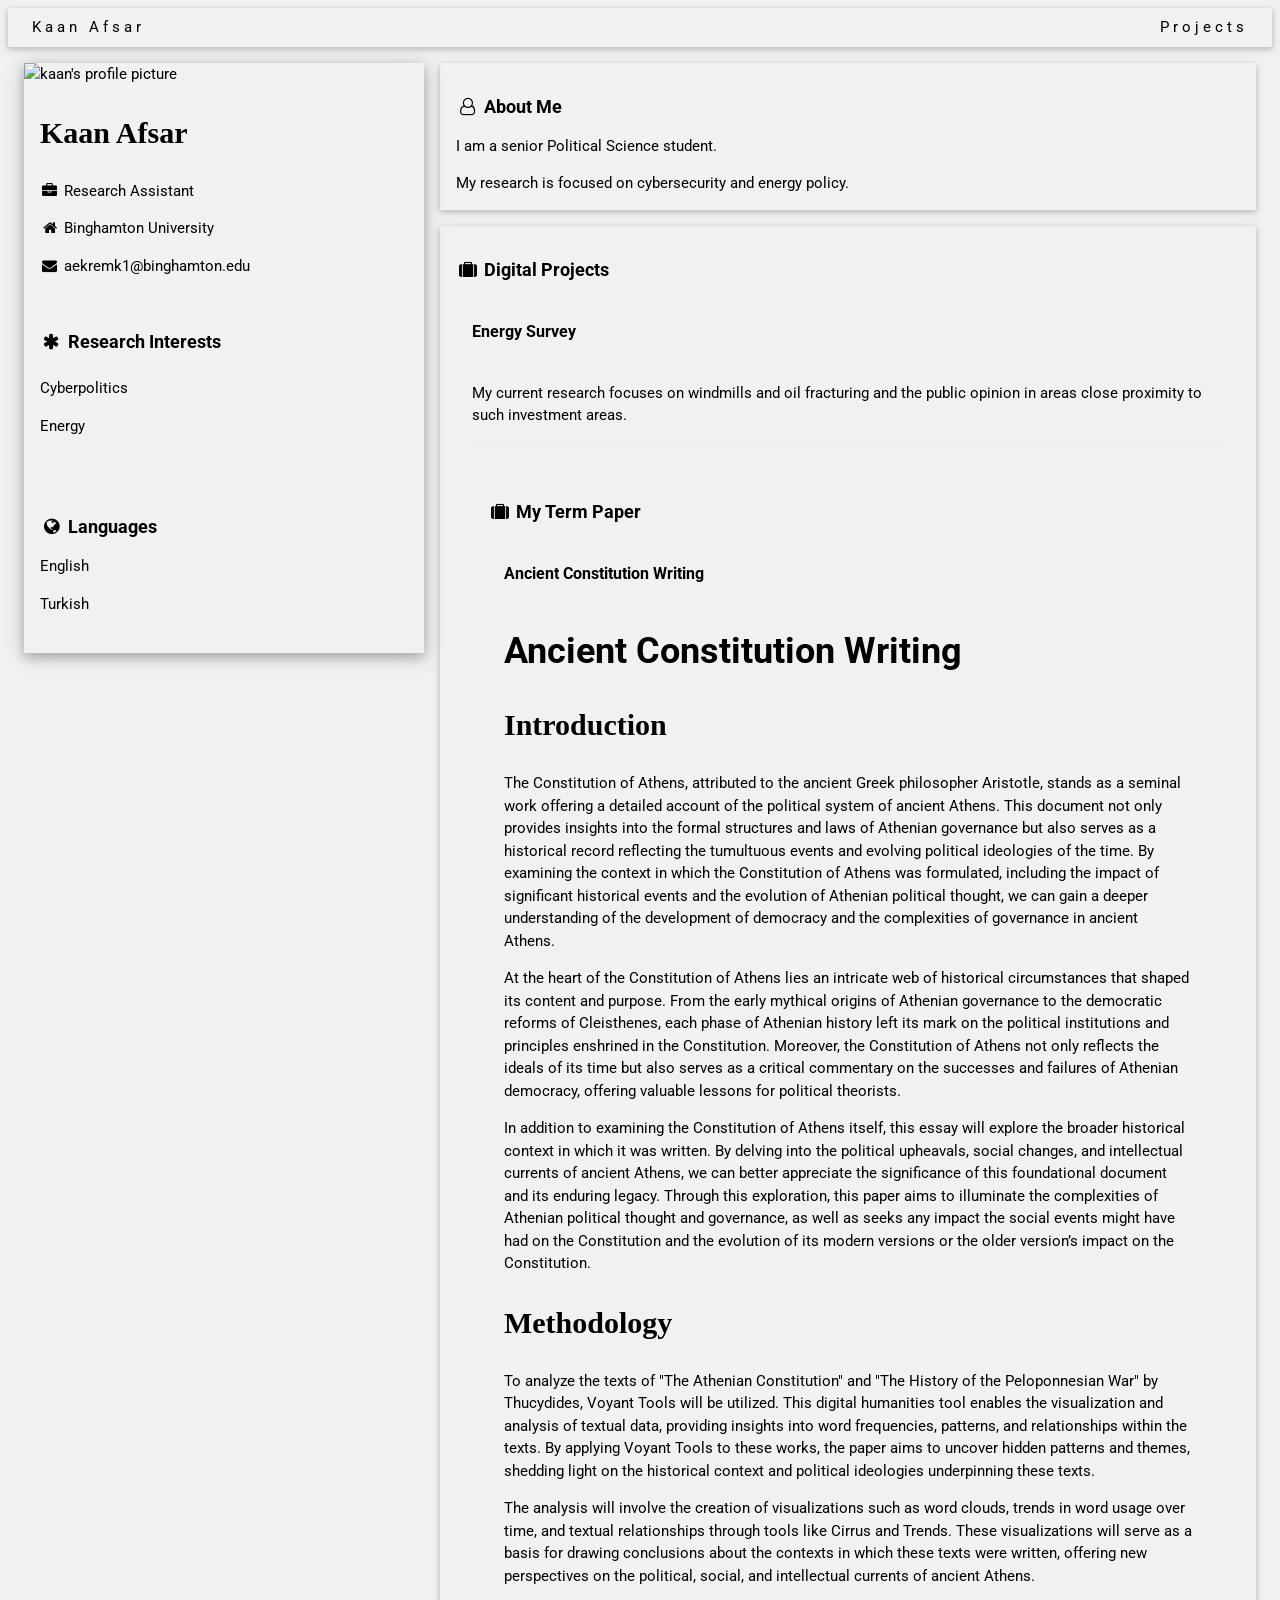
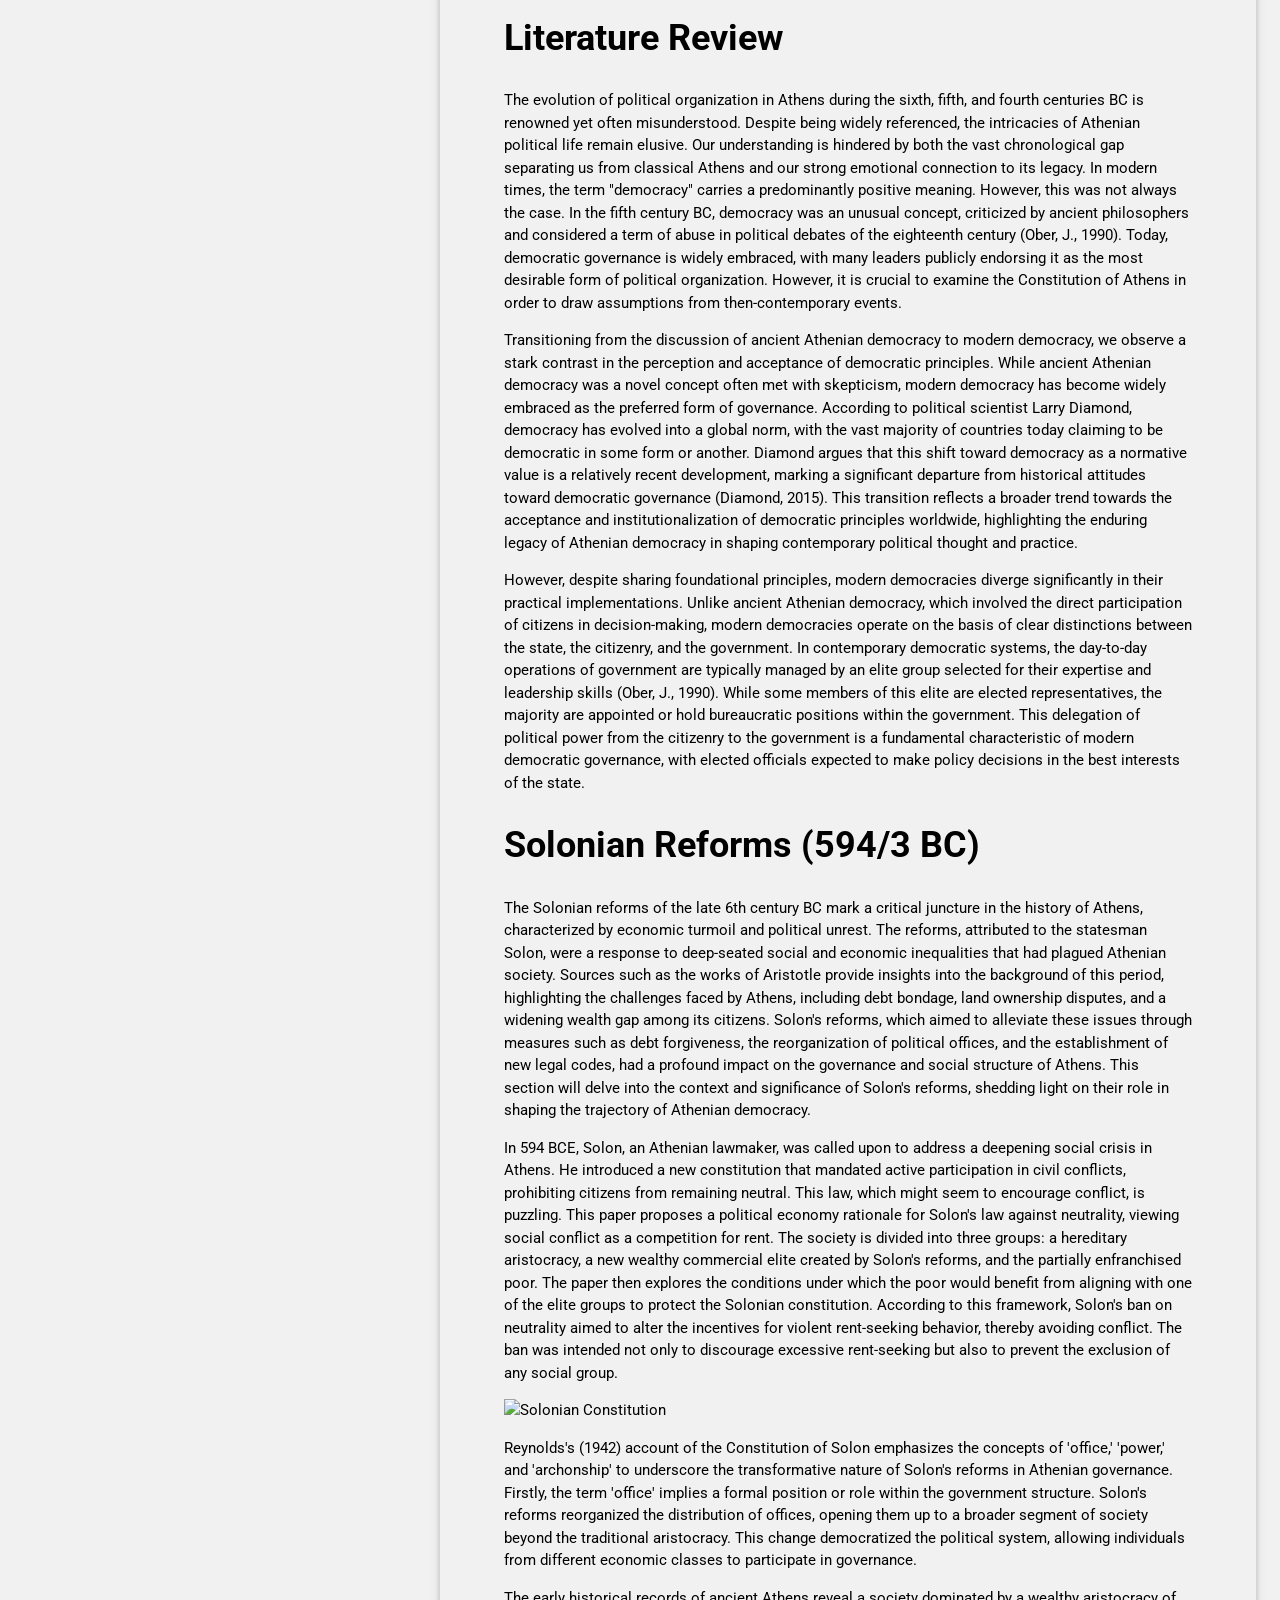
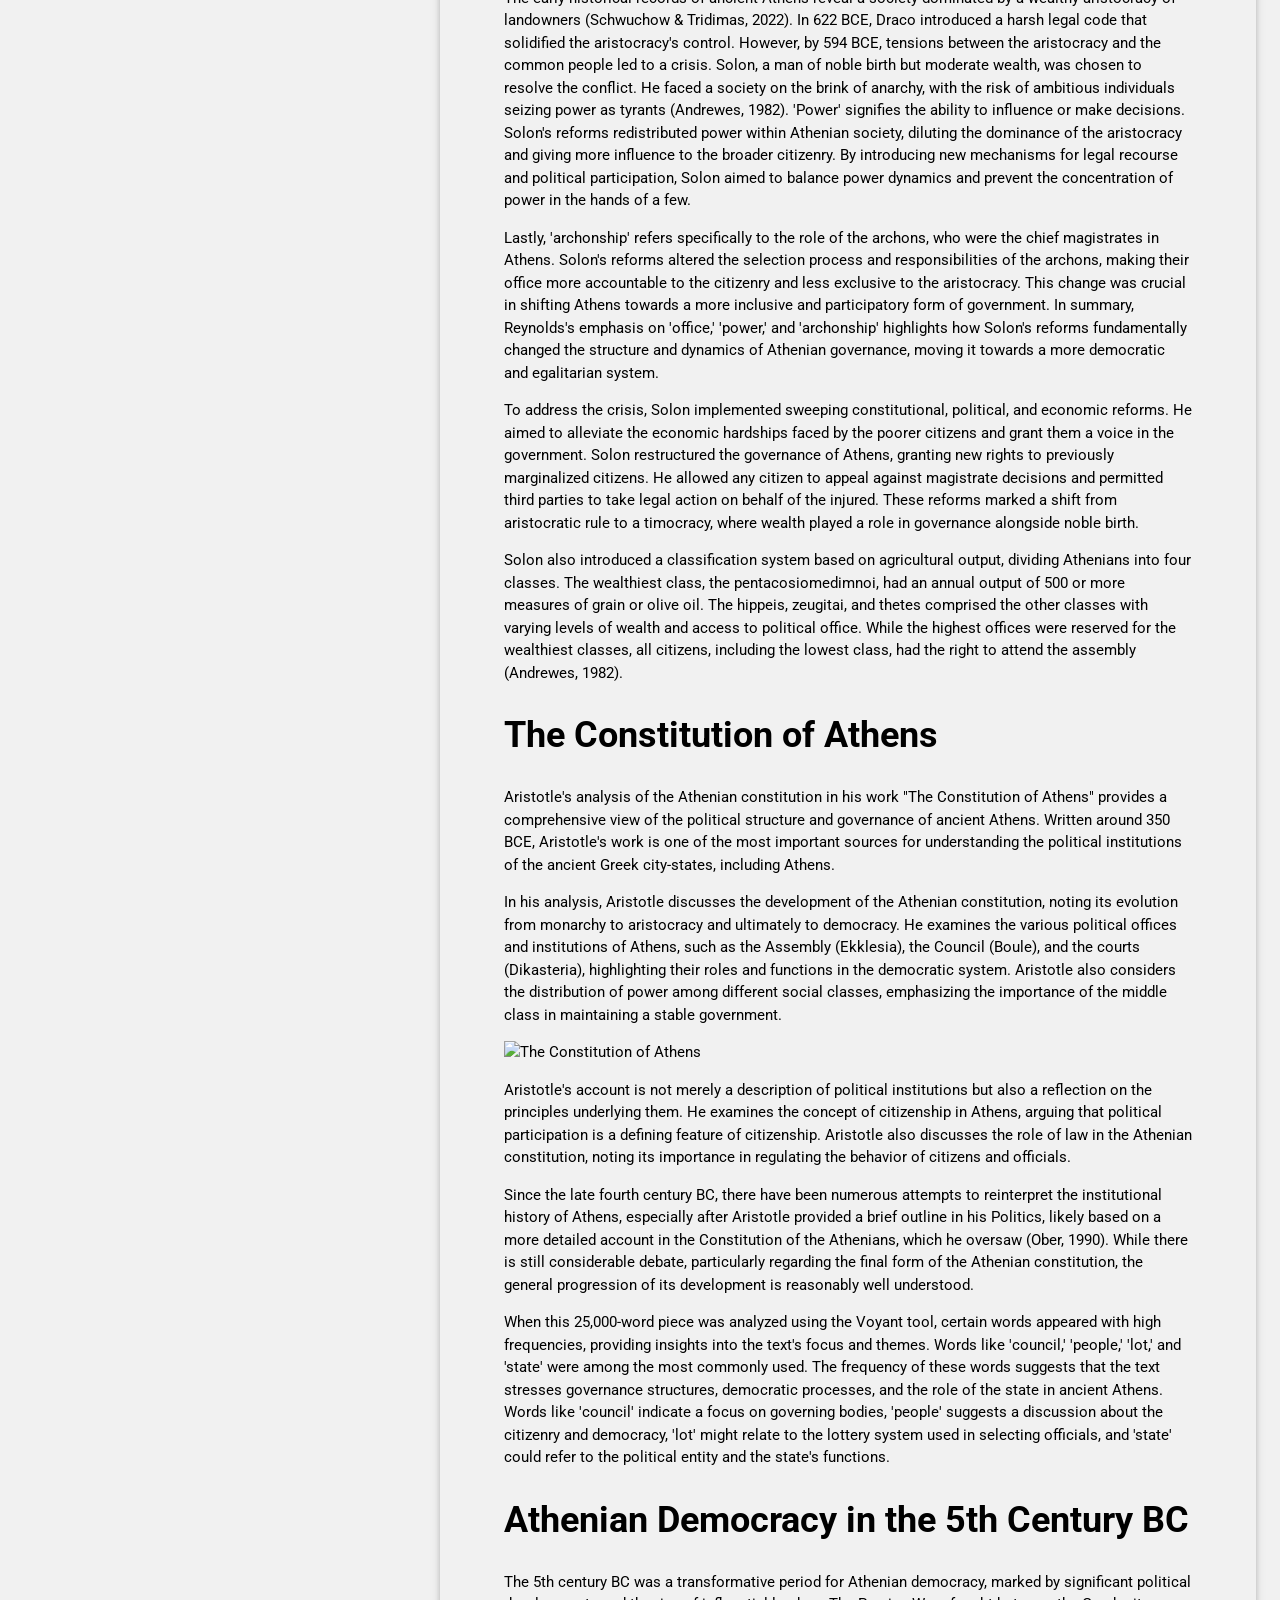
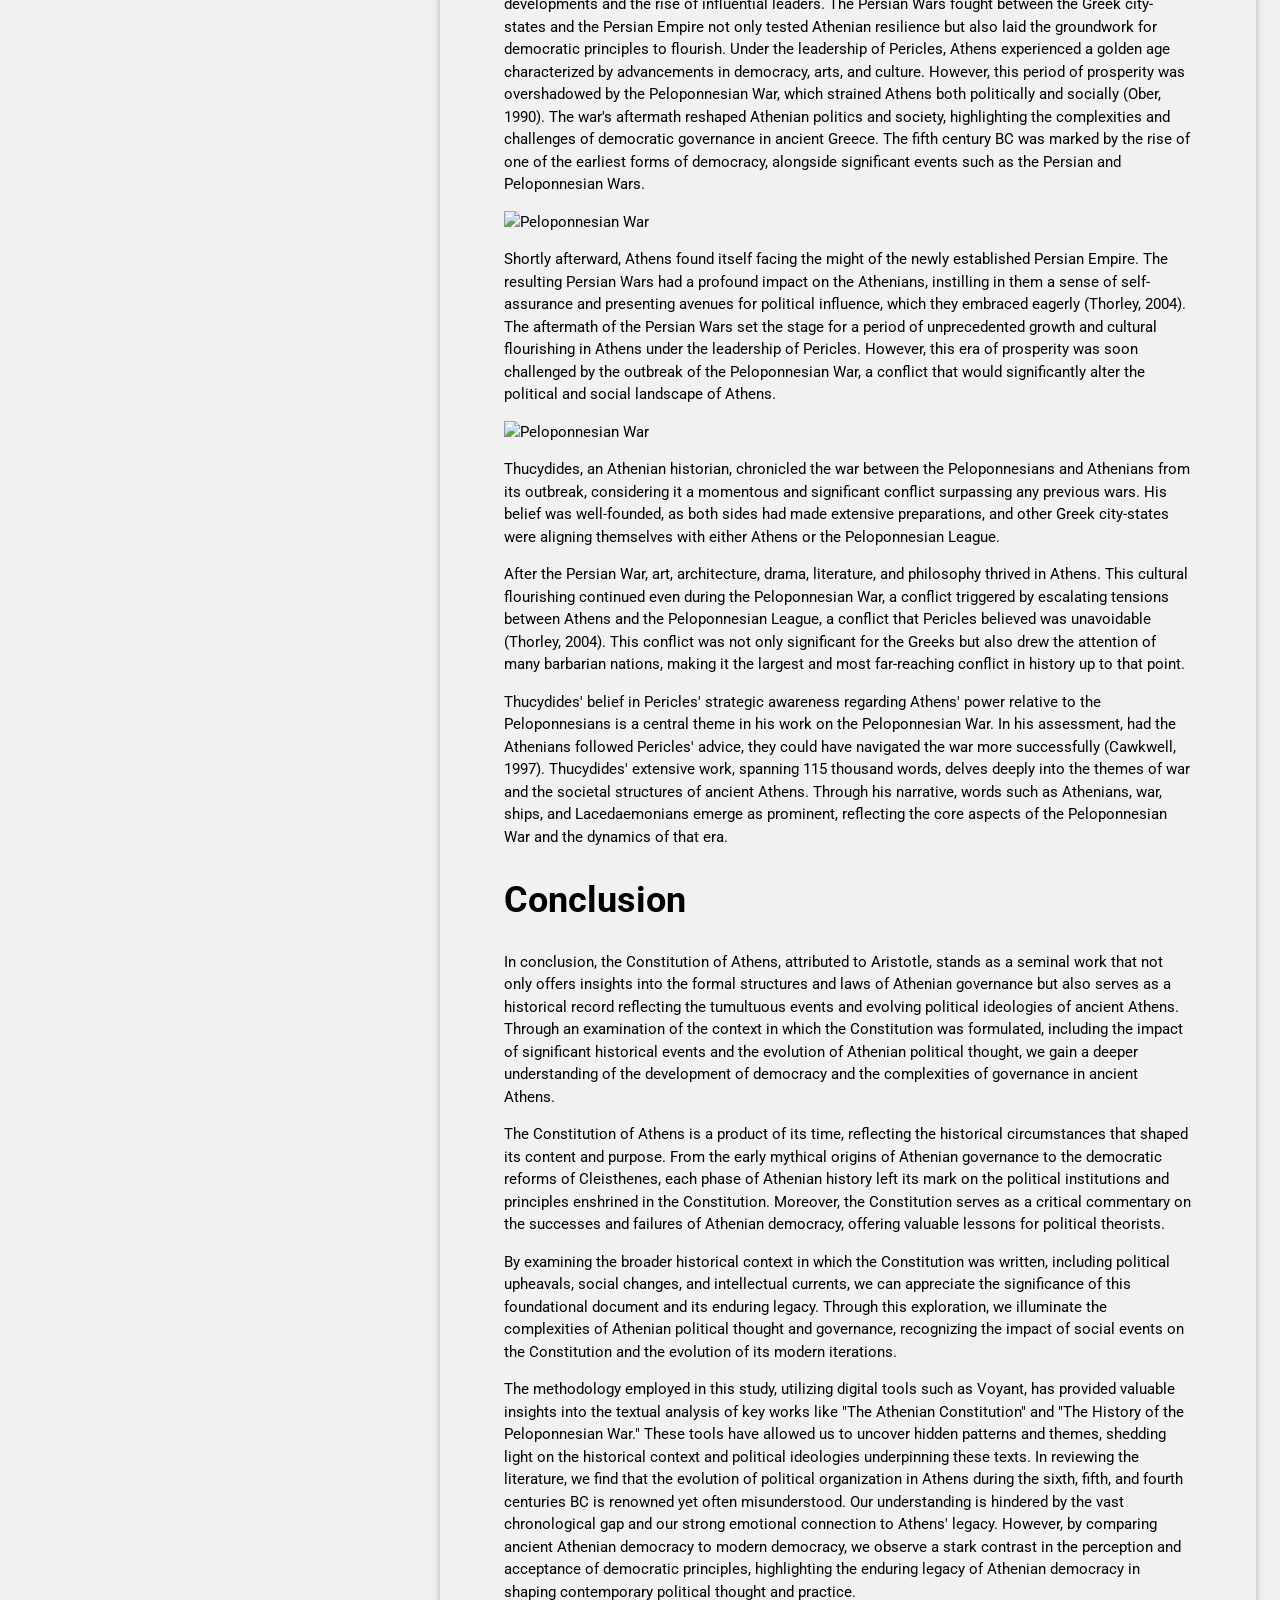
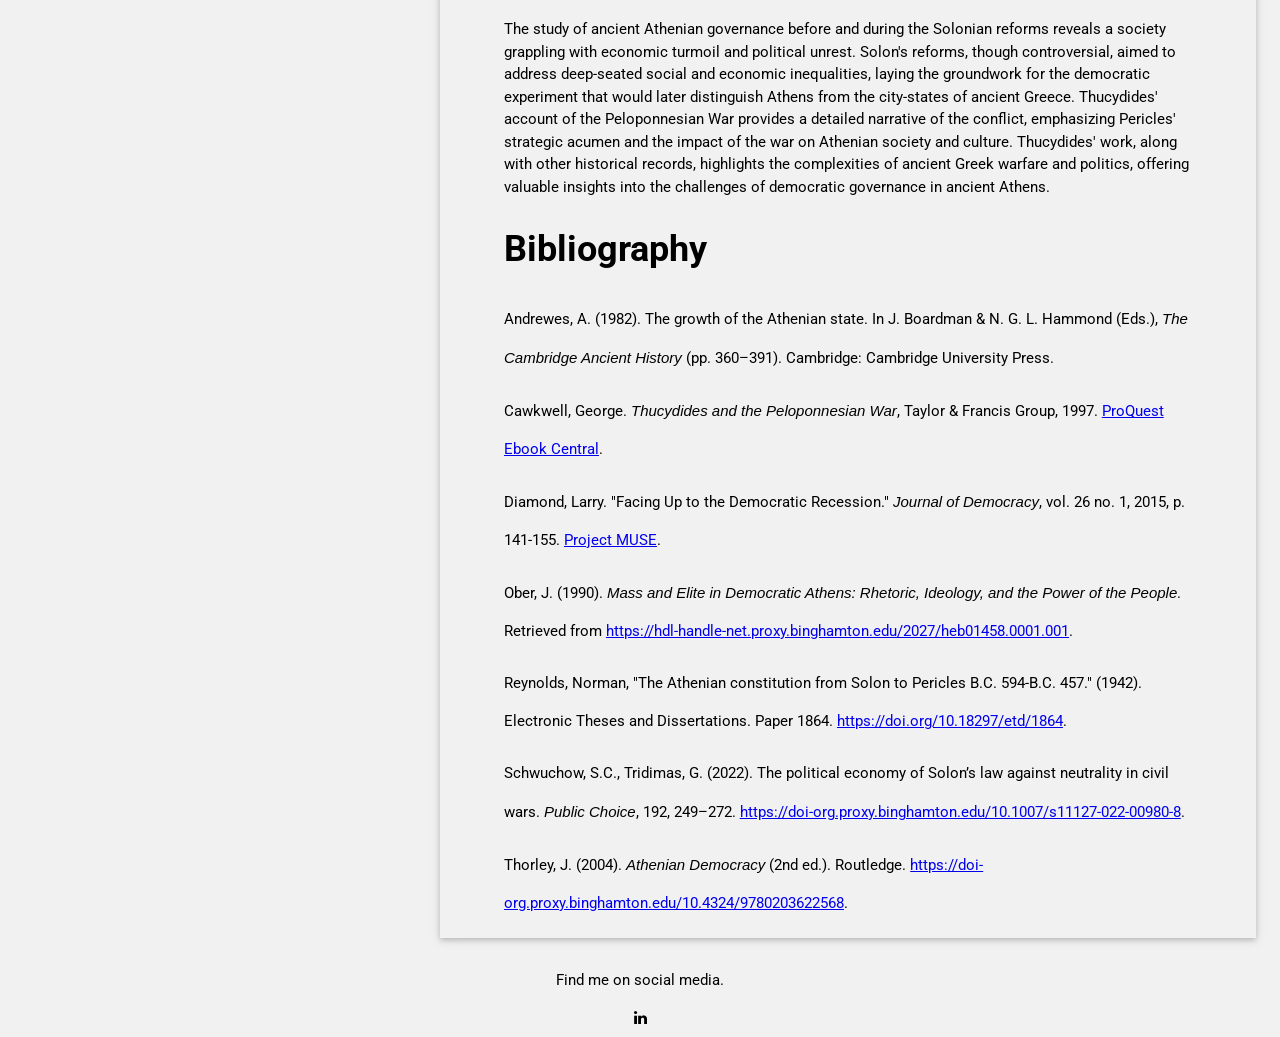
==== commit 42720f60: "UpdatetermII index.html" ====
--- a/index.html
+++ b/index.html
@@ -130,7 +130,7 @@
 <li><p>Schwuchow, S.C., Tridimas, G. (2022). The political economy of Solon’s law against neutrality in civil wars. <em>Public Choice</em>, 192, 249–272. <a href="https://doi-org.proxy.binghamton.edu/10.1007/s11127-022-00980-8">https://doi-org.proxy.binghamton.edu/10.1007/s11127-022-00980-8</a>.</p>
 </li>
 <li><p>Thorley, J. (2004). <em>Athenian Democracy</em> (2nd ed.). Routledge. <a href="https://doi-org.proxy.binghamton.edu/10.4324/9780203622568">https://doi-org.proxy.binghamton.edu/10.4324/9780203622568</a>.
-mple markdown.</p>
+</p>
     </div>
   </div>
 </div>
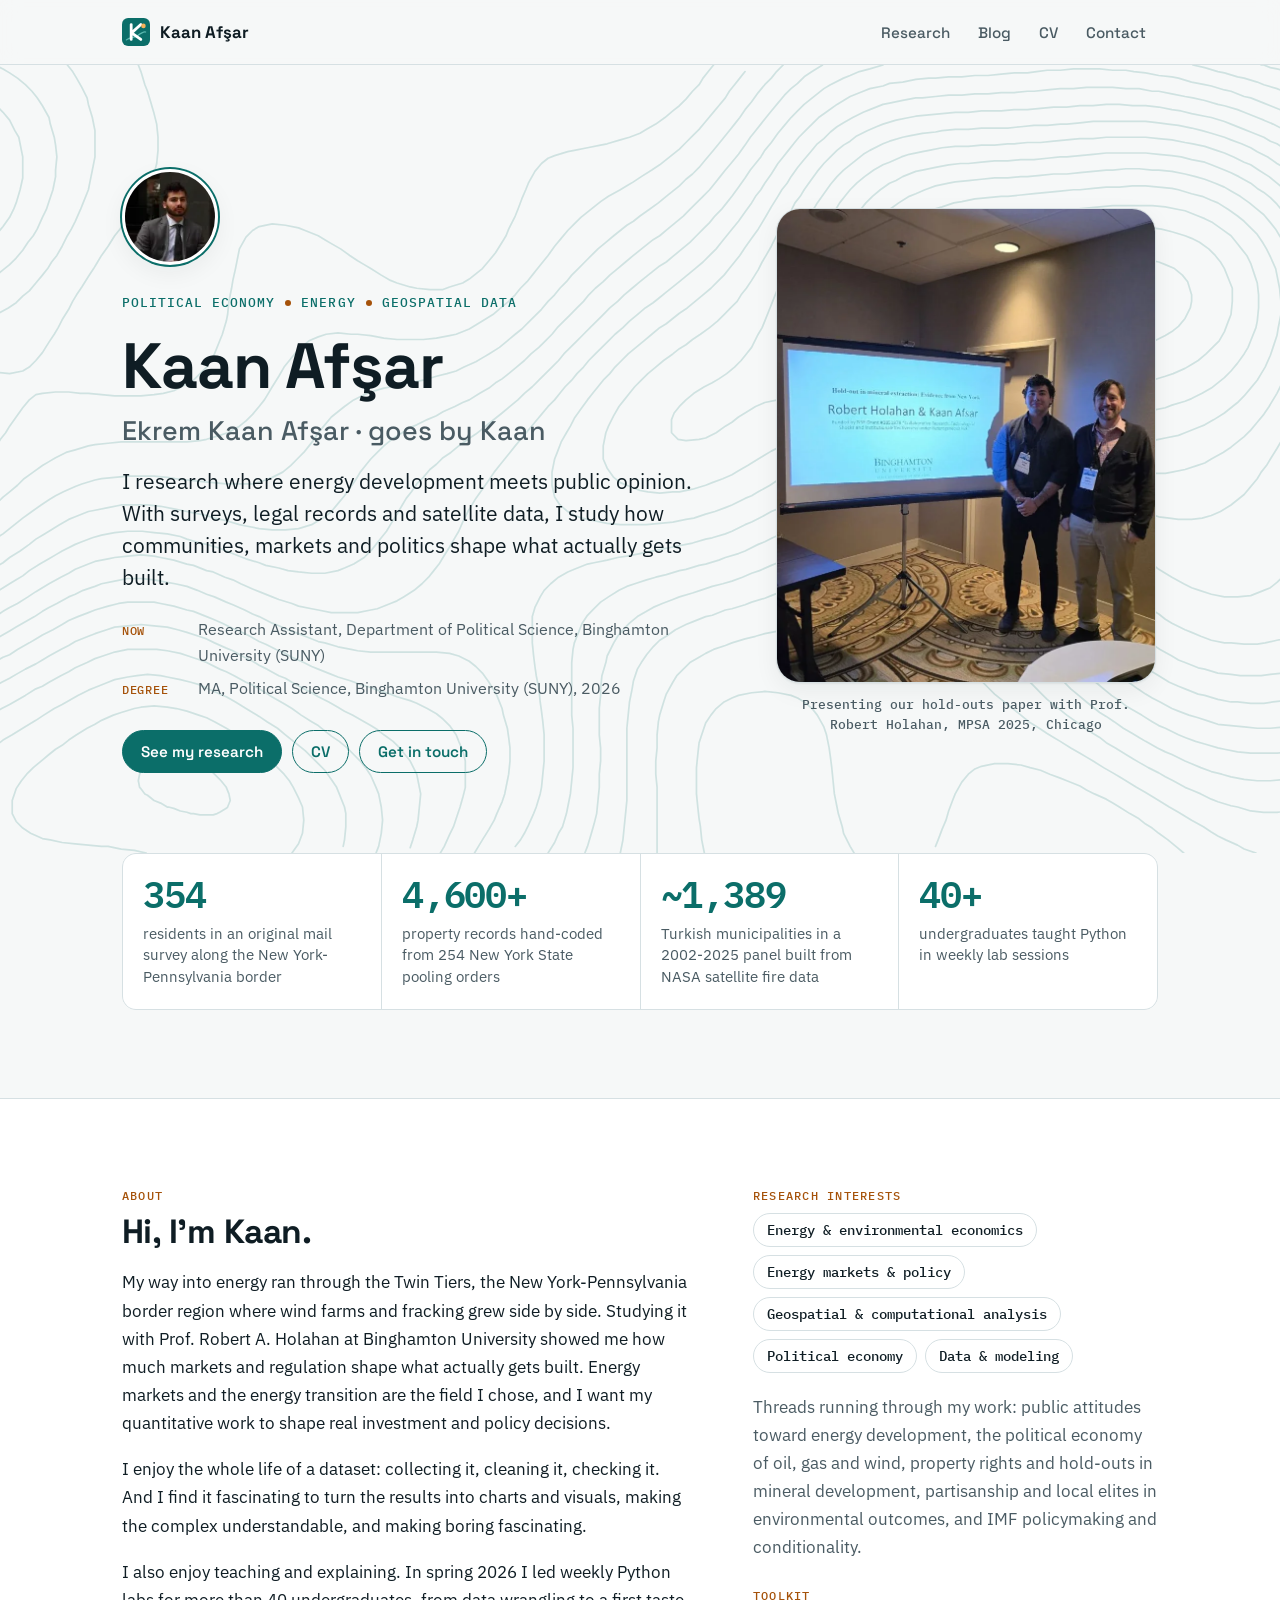
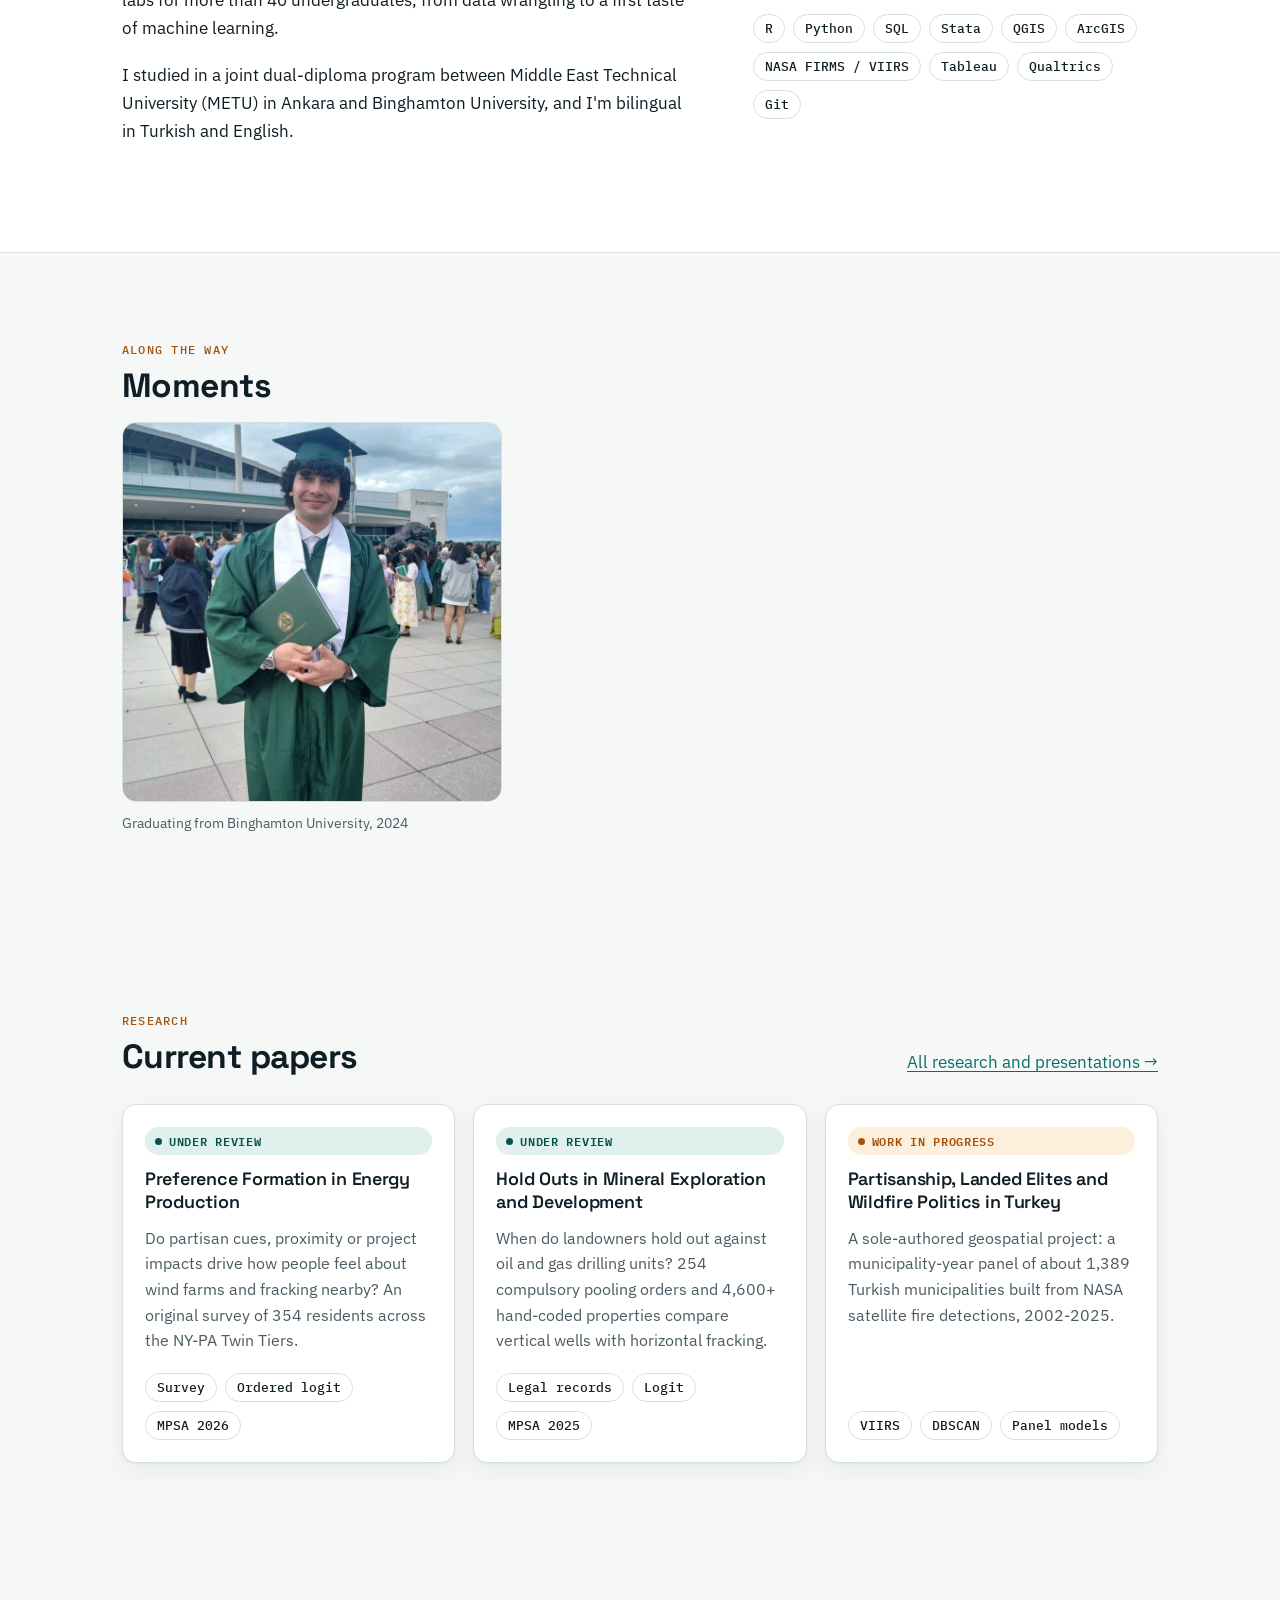
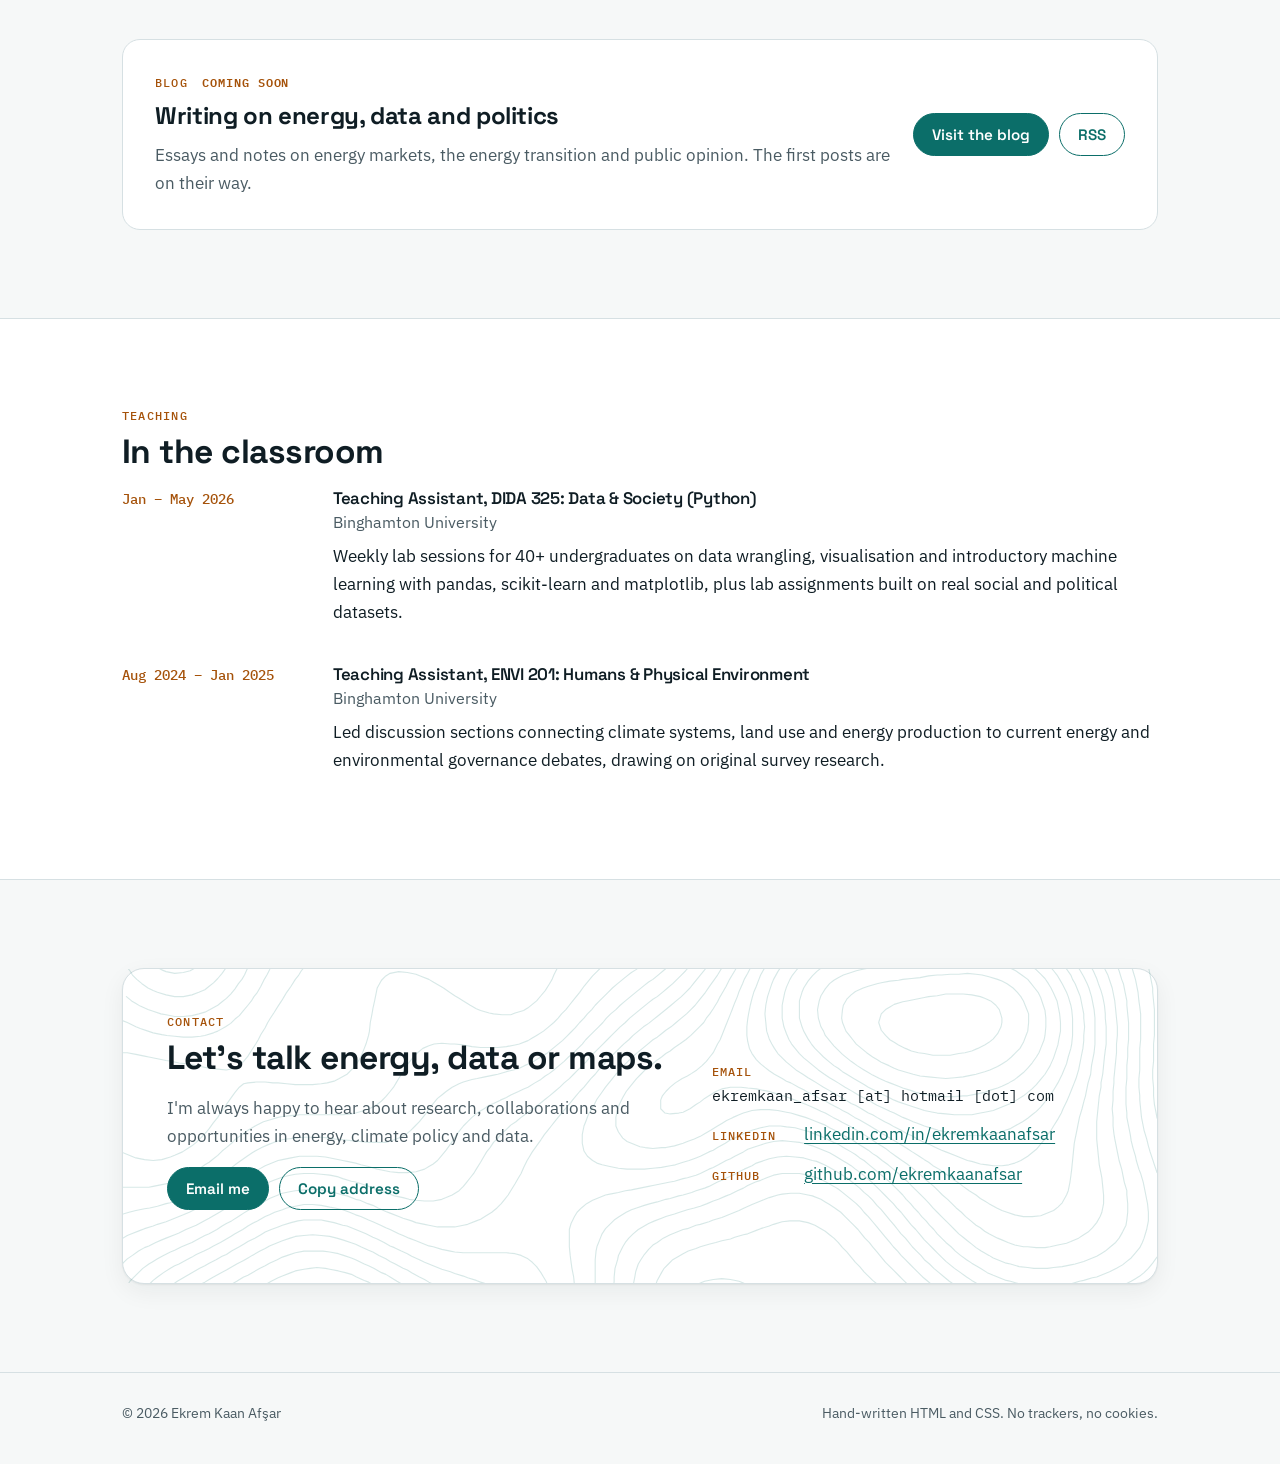
==== commit 650c799d: "Personal research site" ====
--- a/index.html
+++ b/index.html
@@ -1,154 +1,245 @@
-<!DOCTYPE html>
-<html>
-<head>
-    <title>Ekrem Kaan Afsar</title>
-    <meta charset="UTF-8">
-    <meta name="viewport" content='width=device-width, initial-scale=1'>
-    <link rel="stylesheet" href='stylesheet.css'>
-    <link rel='stylesheet' href='https://fonts.googleapis.com/css?family=Roboto'>
-    <link rel="stylesheet" href='https://cdnjs.cloudflare.com/ajax/libs/font-awesome/4.7.0/css/font-awesome.min.css'>
-</head>
-
-<body class='box-light-grey'>
-
-  <div class="w3-top">
-    <div class="bar grid-padding card" style="letter-spacing:4px;">
-      <a href="#home" class=".bar-item button">Kaan Afsar</a>
-      <!-- Right-sided navbar links. Hide them on small screens -->
-      <div class="float-right">
-        <a href="project.html" class="bar-item button">Projects</a>
-      </div>
-    </div>
-  </div>
- 
-  <div class='content margin-top' style='max-width:1400px;'>
-  
-    <div class='grid-padding'>
-
-      <div class='grid-third'>
-
-        <div class="card-4">
-          <div class="display-container">
-            <img src="images/20221006_173003.jpg" style="width:100%" alt="kaan's profile picture">
-          </div>
-
-          <div class="container">
-            <h2>Kaan Afsar</h2>
-            <p><i class="fa fa-briefcase fa-fw margin-right"></i>Research Assistant</p>
-            <p><i class="fa fa-home fa-fw margin-right"></i>Binghamton University</p>
-            <p><i class="fa fa-envelope fa-fw margin-right"></i>aekremk1@&#8203;binghamton.edu</p>
-            <hr>
-
-            <h5><b><i class="fa fa-asterisk fa-fw margin-right"></i>Research Interests</b></h5>
-            <ul>
-              <li>Cyberpolitics</li>
-              <li>Energy</li> 
-            </ul>
-            <br>
-
-          <h5><b><i class="fa fa-globe fa-fw margin-right"></i>Languages</b></h5>
-          <p>English</p>
-          <p>Turkish</p>
-          <br>
-        </div>
-      </div><br>  
-
-    </div>
-
-    <div class ="grid-twothird">
-      <div class="container card margin-bottom">
-        <h5><i class="fa fa-user-o fa-fw margin-right"></i>About Me</h5>
-          <p>I am a senior Political Science student.</p>
-          <p>My research is  focused on cybersecurity and energy policy.</p>
-      </div>
-
-      <div class="container card">
-        <h5><i class="fa fa-suitcase fa-fw margin-right"></i>Digital Projects</h5>
-        <div class="container">
-          <h6 class="w3-opacity"><b>Energy Survey</b></h6>
-          <p>My current research focuses on windmills and oil fracturing and the public opinion in areas close proximity to such investment areas.</p>
-          <hr>
-            <div class="container">
-  <h5><i class="fa fa-suitcase fa-fw margin-right"></i>My Term Paper</h5>
-  <div class="container">
-    <h6 class="w3-opacity"><b>Ancient Constitution Writing</b></h6>
-    <div>
-      <h1 id="ancient-constitution-writing">Ancient Constitution Writing</h1>
-      <h2 id="introduction">Introduction</h2>
-      <p>The Constitution of Athens, attributed to the ancient Greek philosopher Aristotle, stands as a seminal work offering a detailed account of the political system of ancient Athens. This document not only provides insights into the formal structures and laws of Athenian governance but also serves as a historical record reflecting the tumultuous events and evolving political ideologies of the time. By examining the context in which the Constitution of Athens was formulated, including the impact of significant historical events and the evolution of Athenian political thought, we can gain a deeper understanding of the development of democracy and the complexities of governance in ancient Athens.</p>
-<p>At the heart of the Constitution of Athens lies an intricate web of historical circumstances that shaped its content and purpose. From the early mythical origins of Athenian governance to the democratic reforms of Cleisthenes, each phase of Athenian history left its mark on the political institutions and principles enshrined in the Constitution. Moreover, the Constitution of Athens not only reflects the ideals of its time but also serves as a critical commentary on the successes and failures of Athenian democracy, offering valuable lessons for political theorists.</p>
-<p>In addition to examining the Constitution of Athens itself, this essay will explore the broader historical context in which it was written. By delving into the political upheavals, social changes, and intellectual currents of ancient Athens, we can better appreciate the significance of this foundational document and its enduring legacy. Through this exploration, this paper aims to illuminate the complexities of Athenian political thought and governance, as well as seeks any impact the social events might have had on the Constitution and the evolution of its modern versions or the older version’s impact on the Constitution.</p>
-<h2 id="methodology">Methodology</h2>
-<p>To analyze the texts of &quot;The Athenian Constitution&quot; and &quot;The History of the Peloponnesian War&quot; by Thucydides, Voyant Tools will be utilized. This digital humanities tool enables the visualization and analysis of textual data, providing insights into word frequencies, patterns, and relationships within the texts. By applying Voyant Tools to these works, the paper aims to uncover hidden patterns and themes, shedding light on the historical context and political ideologies underpinning these texts.</p>
-<p>The analysis will involve the creation of visualizations such as word clouds, trends in word usage over time, and textual relationships through tools like Cirrus and Trends. These visualizations will serve as a basis for drawing conclusions about the contexts in which these texts were written, offering new perspectives on the political, social, and intellectual currents of ancient Athens.</p>
-<h1 id="literature-review">Literature Review</h1>
-<p>The evolution of political organization in Athens during the sixth, fifth, and fourth centuries BC is renowned yet often misunderstood. Despite being widely referenced, the intricacies of Athenian political life remain elusive. Our understanding is hindered by both the vast chronological gap separating us from classical Athens and our strong emotional connection to its legacy. In modern times, the term &quot;democracy&quot; carries a predominantly positive meaning. However, this was not always the case. In the fifth century BC, democracy was an unusual concept, criticized by ancient philosophers and considered a term of abuse in political debates of the eighteenth century (Ober, J., 1990). Today, democratic governance is widely embraced, with many leaders publicly endorsing it as the most desirable form of political organization. However, it is crucial to examine the Constitution of Athens in order to draw assumptions from then-contemporary events.</p>
-<p>Transitioning from the discussion of ancient Athenian democracy to modern democracy, we observe a stark contrast in the perception and acceptance of democratic principles. While ancient Athenian democracy was a novel concept often met with skepticism, modern democracy has become widely embraced as the preferred form of governance. According to political scientist Larry Diamond, democracy has evolved into a global norm, with the vast majority of countries today claiming to be democratic in some form or another. Diamond argues that this shift toward democracy as a normative value is a relatively recent development, marking a significant departure from historical attitudes toward democratic governance (Diamond, 2015). This transition reflects a broader trend towards the acceptance and institutionalization of democratic principles worldwide, highlighting the enduring legacy of Athenian democracy in shaping contemporary political thought and practice.</p>
-<p>However, despite sharing foundational principles, modern democracies diverge significantly in their practical implementations. Unlike ancient Athenian democracy, which involved the direct participation of citizens in decision-making, modern democracies operate on the basis of clear distinctions between the state, the citizenry, and the government. In contemporary democratic systems, the day-to-day operations of government are typically managed by an elite group selected for their expertise and leadership skills (Ober, J., 1990). While some members of this elite are elected representatives, the majority are appointed or hold bureaucratic positions within the government. This delegation of political power from the citizenry to the government is a fundamental characteristic of modern democratic governance, with elected officials expected to make policy decisions in the best interests of the state.</p>
-<h1 id="solonian-reforms-594-3-bc-">Solonian Reforms (594/3 BC)</h1>
-<p>The Solonian reforms of the late 6th century BC mark a critical juncture in the history of Athens, characterized by economic turmoil and political unrest. The reforms, attributed to the statesman Solon, were a response to deep-seated social and economic inequalities that had plagued Athenian society. Sources such as the works of Aristotle provide insights into the background of this period, highlighting the challenges faced by Athens, including debt bondage, land ownership disputes, and a widening wealth gap among its citizens. Solon&#39;s reforms, which aimed to alleviate these issues through measures such as debt forgiveness, the reorganization of political offices, and the establishment of new legal codes, had a profound impact on the governance and social structure of Athens. This section will delve into the context and significance of Solon&#39;s reforms, shedding light on their role in shaping the trajectory of Athenian democracy.</p>
-<p>In 594 BCE, Solon, an Athenian lawmaker, was called upon to address a deepening social crisis in Athens. He introduced a new constitution that mandated active participation in civil conflicts, prohibiting citizens from remaining neutral. This law, which might seem to encourage conflict, is puzzling. This paper proposes a political economy rationale for Solon&#39;s law against neutrality, viewing social conflict as a competition for rent. The society is divided into three groups: a hereditary aristocracy, a new wealthy commercial elite created by Solon&#39;s reforms, and the partially enfranchised poor. The paper then explores the conditions under which the poor would benefit from aligning with one of the elite groups to protect the Solonian constitution. According to this framework, Solon&#39;s ban on neutrality aimed to alter the incentives for violent rent-seeking behavior, thereby avoiding conflict. The ban was intended not only to discourage excessive rent-seeking but also to prevent the exclusion of any social group.</p>
-<p><img src="R-LEAFLET\project\solon_cirrus.png" alt="Solonian Constitution"></p>
-<p>Reynolds&#39;s (1942) account of the Constitution of Solon emphasizes the concepts of &#39;office,&#39; &#39;power,&#39; and &#39;archonship&#39; to underscore the transformative nature of Solon&#39;s reforms in Athenian governance. Firstly, the term &#39;office&#39; implies a formal position or role within the government structure. Solon&#39;s reforms reorganized the distribution of offices, opening them up to a broader segment of society beyond the traditional aristocracy. This change democratized the political system, allowing individuals from different economic classes to participate in governance.</p>
-<p>The early historical records of ancient Athens reveal a society dominated by a wealthy aristocracy of landowners (Schwuchow &amp; Tridimas, 2022). In 622 BCE, Draco introduced a harsh legal code that solidified the aristocracy&#39;s control. However, by 594 BCE, tensions between the aristocracy and the common people led to a crisis. Solon, a man of noble birth but moderate wealth, was chosen to resolve the conflict. He faced a society on the brink of anarchy, with the risk of ambitious individuals seizing power as tyrants (Andrewes, 1982). &#39;Power&#39; signifies the ability to influence or make decisions. Solon&#39;s reforms redistributed power within Athenian society, diluting the dominance of the aristocracy and giving more influence to the broader citizenry. By introducing new mechanisms for legal recourse and political participation, Solon aimed to balance power dynamics and prevent the concentration of power in the hands of a few.</p>
-<p>Lastly, &#39;archonship&#39; refers specifically to the role of the archons, who were the chief magistrates in Athens. Solon&#39;s reforms altered the selection process and responsibilities of the archons, making their office more accountable to the citizenry and less exclusive to the aristocracy. This change was crucial in shifting Athens towards a more inclusive and participatory form of government. In summary, Reynolds&#39;s emphasis on &#39;office,&#39; &#39;power,&#39; and &#39;archonship&#39; highlights how Solon&#39;s reforms fundamentally changed the structure and dynamics of Athenian governance, moving it towards a more democratic and egalitarian system.</p>
-<p>To address the crisis, Solon implemented sweeping constitutional, political, and economic reforms. He aimed to alleviate the economic hardships faced by the poorer citizens and grant them a voice in the government. Solon restructured the governance of Athens, granting new rights to previously marginalized citizens. He allowed any citizen to appeal against magistrate decisions and permitted third parties to take legal action on behalf of the injured. These reforms marked a shift from aristocratic rule to a timocracy, where wealth played a role in governance alongside noble birth.</p>
-<p>Solon also introduced a classification system based on agricultural output, dividing Athenians into four classes. The wealthiest class, the pentacosiomedimnoi, had an annual output of 500 or more measures of grain or olive oil. The hippeis, zeugitai, and thetes comprised the other classes with varying levels of wealth and access to political office. While the highest offices were reserved for the wealthiest classes, all citizens, including the lowest class, had the right to attend the assembly (Andrewes, 1982).</p>
-<h1 id="the-constitution-of-athens">The Constitution of Athens</h1>
-<p>Aristotle&#39;s analysis of the Athenian constitution in his work &quot;The Constitution of Athens&quot; provides a comprehensive view of the political structure and governance of ancient Athens. Written around 350 BCE, Aristotle&#39;s work is one of the most important sources for understanding the political institutions of the ancient Greek city-states, including Athens.</p>
-<p>In his analysis, Aristotle discusses the development of the Athenian constitution, noting its evolution from monarchy to aristocracy and ultimately to democracy. He examines the various political offices and institutions of Athens, such as the Assembly (Ekklesia), the Council (Boule), and the courts (Dikasteria), highlighting their roles and functions in the democratic system. Aristotle also considers the distribution of power among different social classes, emphasizing the importance of the middle class in maintaining a stable government.</p>
-<p><img src="R-LEAFLET\project\cofa_cirrus.png" alt="The Constitution of Athens"></p>
-<p>Aristotle&#39;s account is not merely a description of political institutions but also a reflection on the principles underlying them. He examines the concept of citizenship in Athens, arguing that political participation is a defining feature of citizenship. Aristotle also discusses the role of law in the Athenian constitution, noting its importance in regulating the behavior of citizens and officials.</p>
-<p>Since the late fourth century BC, there have been numerous attempts to reinterpret the institutional history of Athens, especially after Aristotle provided a brief outline in his Politics, likely based on a more detailed account in the Constitution of the Athenians, which he oversaw (Ober, 1990). While there is still considerable debate, particularly regarding the final form of the Athenian constitution, the general progression of its development is reasonably well understood.</p>
-<p>When this 25,000-word piece was analyzed using the Voyant tool, certain words appeared with high frequencies, providing insights into the text&#39;s focus and themes. Words like &#39;council,&#39; &#39;people,&#39; &#39;lot,&#39; and &#39;state&#39; were among the most commonly used. The frequency of these words suggests that the text stresses governance structures, democratic processes, and the role of the state in ancient Athens. Words like &#39;council&#39; indicate a focus on governing bodies, &#39;people&#39; suggests a discussion about the citizenry and democracy, &#39;lot&#39; might relate to the lottery system used in selecting officials, and &#39;state&#39; could refer to the political entity and the state&#39;s functions.</p>
-<h1 id="athenian-democracy-in-the-5th-century-bc">Athenian Democracy in the 5th Century BC</h1>
-<p>The 5th century BC was a transformative period for Athenian democracy, marked by significant political developments and the rise of influential leaders. The Persian Wars fought between the Greek city-states and the Persian Empire not only tested Athenian resilience but also laid the groundwork for democratic principles to flourish. Under the leadership of Pericles, Athens experienced a golden age characterized by advancements in democracy, arts, and culture. However, this period of prosperity was overshadowed by the Peloponnesian War, which strained Athens both politically and socially (Ober, 1990). The war&#39;s aftermath reshaped Athenian politics and society, highlighting the complexities and challenges of democratic governance in ancient Greece. The fifth century BC was marked by the rise of one of the earliest forms of democracy, alongside significant events such as the Persian and Peloponnesian Wars.</p>
-<p><img src="R-LEAFLET\project\pelop_bubbles.png" alt="Peloponnesian War"></p>
-<p>Shortly afterward, Athens found itself facing the might of the newly established Persian Empire. The resulting Persian Wars had a profound impact on the Athenians, instilling in them a sense of self-assurance and presenting avenues for political influence, which they embraced eagerly (Thorley, 2004). The aftermath of the Persian Wars set the stage for a period of unprecedented growth and cultural flourishing in Athens under the leadership of Pericles. However, this era of prosperity was soon challenged by the outbreak of the Peloponnesian War, a conflict that would significantly alter the political and social landscape of Athens.</p>
-<p><img src="R-LEAFLET\project\pw_cirrus.png" alt="Peloponnesian War"></p>
-<p>Thucydides, an Athenian historian, chronicled the war between the Peloponnesians and Athenians from its outbreak, considering it a momentous and significant conflict surpassing any previous wars. His belief was well-founded, as both sides had made extensive preparations, and other Greek city-states were aligning themselves with either Athens or the Peloponnesian League.</p>
-<p>After the Persian War, art, architecture, drama, literature, and philosophy thrived in Athens. This cultural flourishing continued even during the Peloponnesian War, a conflict triggered by escalating tensions between Athens and the Peloponnesian League, a conflict that Pericles believed was unavoidable (Thorley, 2004). This conflict was not only significant for the Greeks but also drew the attention of many barbarian nations, making it the largest and most far-reaching conflict in history up to that point.</p>
-<p>Thucydides&#39; belief in Pericles&#39; strategic awareness regarding Athens&#39; power relative to the Peloponnesians is a central theme in his work on the Peloponnesian War. In his assessment, had the Athenians followed Pericles&#39; advice, they could have navigated the war more successfully (Cawkwell, 1997). Thucydides&#39; extensive work, spanning 115 thousand words, delves deeply into the themes of war and the societal structures of ancient Athens. Through his narrative, words such as Athenians, war, ships, and Lacedaemonians emerge as prominent, reflecting the core aspects of the Peloponnesian War and the dynamics of that era.</p>
-<h1 id="conclusion">Conclusion</h1>
-<p>In conclusion, the Constitution of Athens, attributed to Aristotle, stands as a seminal work that not only offers insights into the formal structures and laws of Athenian governance but also serves as a historical record reflecting the tumultuous events and evolving political ideologies of ancient Athens. Through an examination of the context in which the Constitution was formulated, including the impact of significant historical events and the evolution of Athenian political thought, we gain a deeper understanding of the development of democracy and the complexities of governance in ancient Athens.</p>
-<p>The Constitution of Athens is a product of its time, reflecting the historical circumstances that shaped its content and purpose. From the early mythical origins of Athenian governance to the democratic reforms of Cleisthenes, each phase of Athenian history left its mark on the political institutions and principles enshrined in the Constitution. Moreover, the Constitution serves as a critical commentary on the successes and failures of Athenian democracy, offering valuable lessons for political theorists.</p>
-<p>By examining the broader historical context in which the Constitution was written, including political upheavals, social changes, and intellectual currents, we can appreciate the significance of this foundational document and its enduring legacy. Through this exploration, we illuminate the complexities of Athenian political thought and governance, recognizing the impact of social events on the Constitution and the evolution of its modern iterations.</p>
-<p>The methodology employed in this study, utilizing digital tools such as Voyant, has provided valuable insights into the textual analysis of key works like &quot;The Athenian Constitution&quot; and &quot;The History of the Peloponnesian War.&quot; These tools have allowed us to uncover hidden patterns and themes, shedding light on the historical context and political ideologies underpinning these texts. In reviewing the literature, we find that the evolution of political organization in Athens during the sixth, fifth, and fourth centuries BC is renowned yet often misunderstood. Our understanding is hindered by the vast chronological gap and our strong emotional connection to Athens&#39; legacy. However, by comparing ancient Athenian democracy to modern democracy, we observe a stark contrast in the perception and acceptance of democratic principles, highlighting the enduring legacy of Athenian democracy in shaping contemporary political thought and practice.</p>
-<p>The study of ancient Athenian governance before and during the Solonian reforms reveals a society grappling with economic turmoil and political unrest. Solon&#39;s reforms, though controversial, aimed to address deep-seated social and economic inequalities, laying the groundwork for the democratic experiment that would later distinguish Athens from the city-states of ancient Greece. Thucydides&#39; account of the Peloponnesian War provides a detailed narrative of the conflict, emphasizing Pericles&#39; strategic acumen and the impact of the war on Athenian society and culture. Thucydides&#39; work, along with other historical records, highlights the complexities of ancient Greek warfare and politics, offering valuable insights into the challenges of democratic governance in ancient Athens.</p>
-<h1 id="bibliography">Bibliography</h1>
-<ul>
-<li><p>Andrewes, A. (1982). The growth of the Athenian state. In J. Boardman &amp; N. G. L. Hammond (Eds.), <em>The Cambridge Ancient History</em> (pp. 360–391). Cambridge: Cambridge University Press.</p>
-</li>
-<li><p>Cawkwell, George. <em>Thucydides and the Peloponnesian War</em>, Taylor &amp; Francis Group, 1997. <a href="https://ebookcentral-proquest-com.proxy.binghamton.edu/lib/binghamton/detail.action?docID=165853">ProQuest Ebook Central</a>.</p>
-</li>
-<li><p>Diamond, Larry. &quot;Facing Up to the Democratic Recession.&quot; <em>Journal of Democracy</em>, vol. 26 no. 1, 2015, p. 141-155. <a href="https://doi.org/10.1353/jod.2015.0009">Project MUSE</a>.</p>
-</li>
-<li><p>Ober, J. (1990). <em>Mass and Elite in Democratic Athens: Rhetoric, Ideology, and the Power of the People</em>. Retrieved from <a href="https://hdl-handle-net.proxy.binghamton.edu/2027/heb01458.0001.001">https://hdl-handle-net.proxy.binghamton.edu/2027/heb01458.0001.001</a>.</p>
-</li>
-<li><p>Reynolds, Norman, &quot;The Athenian constitution from Solon to Pericles B.C. 594-B.C. 457.&quot; (1942). Electronic Theses and Dissertations. Paper 1864. <a href="https://doi.org/10.18297/etd/1864">https://doi.org/10.18297/etd/1864</a>.</p>
-</li>
-<li><p>Schwuchow, S.C., Tridimas, G. (2022). The political economy of Solon’s law against neutrality in civil wars. <em>Public Choice</em>, 192, 249–272. <a href="https://doi-org.proxy.binghamton.edu/10.1007/s11127-022-00980-8">https://doi-org.proxy.binghamton.edu/10.1007/s11127-022-00980-8</a>.</p>
-</li>
-<li><p>Thorley, J. (2004). <em>Athenian Democracy</em> (2nd ed.). Routledge. <a href="https://doi-org.proxy.binghamton.edu/10.4324/9780203622568">https://doi-org.proxy.binghamton.edu/10.4324/9780203622568</a>.
-</p>
-    </div>
-  </div>
-</div>
-
-        </div>
-         
-        </div>
-
-      </div>
-
-    </div>
-    
-  </div>
-
-  <footer class="container grid-center margin-top">
-    <p>Find me on social media.</p>
-    <i class="fa fa-linkedin w3-hover-opacity"></i>
-  </footer>
-
-</body>
-</html>
+<!doctype html>
+<html lang="en">
+<head>
+  <meta charset="utf-8">
+  <meta name="viewport" content="width=device-width, initial-scale=1">
+  <title>Kaan Afşar | Energy, environment and geospatial political economy</title>
+  <meta name="description" content="Kaan Afşar is a political science researcher (MA, Binghamton University) studying public attitudes toward energy development, mineral property rights and wildfire politics with surveys, legal records and satellite data.">
+  <link rel="canonical" href="https://ekremkaanafsar.github.io/">
+  <meta property="og:type" content="website">
+  <meta property="og:title" content="Kaan Afşar">
+  <meta property="og:description" content="Political science research on energy development, public opinion and geospatial data.">
+  <meta property="og:url" content="https://ekremkaanafsar.github.io/">
+  <meta name="theme-color" content="#0b6e69">
+  <link rel="icon" href="/assets/img/favicon.svg" type="image/svg+xml">
+  <link rel="preconnect" href="https://fonts.googleapis.com">
+  <link rel="preconnect" href="https://fonts.gstatic.com" crossorigin>
+  <link rel="stylesheet" href="https://fonts.googleapis.com/css2?family=IBM+Plex+Mono:wght@400;500;600&family=IBM+Plex+Sans:ital,wght@0,400;0,500;0,600;1,400&family=Space+Grotesk:wght@500;600;700&display=swap">
+  <link rel="stylesheet" href="/assets/css/site.css">
+  <script src="/assets/js/site.js" defer></script>
+</head>
+<body>
+  <a class="skip-link" href="#main">Skip to content</a>
+
+  <header class="site-header">
+    <div class="wrap">
+      <a class="brand" href="/" aria-label="Kaan Afşar, home">
+        <img src="/assets/img/favicon.svg" alt="" width="28" height="28"><span>Kaan Afşar</span>
+      </a>
+      <nav aria-label="Main">
+        <ul class="nav">
+          <li><a href="/research/">Research</a></li>
+          <li><a href="/blog/">Blog</a></li>
+          <li><a href="/cv/">CV</a></li>
+          <li><a href="/#contact">Contact</a></li>
+        </ul>
+      </nav>
+    </div>
+  </header>
+
+  <main id="main">
+
+    <!-- Hero -->
+    <section class="hero topo" aria-labelledby="hero-title">
+      <div class="wrap hero-grid">
+        <div>
+          <img class="avatar" src="/images/profile.webp" alt="Kaan Afşar" width="96" height="96">
+          <p class="eyebrow"><span>Political economy</span><span class="dot" aria-hidden="true"></span><span>Energy</span><span class="dot" aria-hidden="true"></span><span>Geospatial data</span></p>
+          <h1 id="hero-title">Kaan Afşar<span class="alt">Ekrem Kaan Afşar &middot; goes by Kaan</span></h1>
+          <p class="lead">I research where energy development meets public opinion. With surveys, legal records and satellite data, I study how communities, markets and politics shape what actually gets built.</p>
+          <ul class="affil">
+            <li><span class="k">Now</span><span>Research Assistant, Department of Political Science, Binghamton University (SUNY)</span></li>
+            <li><span class="k">Degree</span><span>MA, Political Science, Binghamton University (SUNY), 2026</span></li>
+          </ul>
+          <div class="btns">
+            <a class="btn primary" href="/research/">See my research</a>
+            <a class="btn" href="/cv/">CV</a>
+            <a class="btn" href="#contact">Get in touch</a>
+          </div>
+        </div>
+
+        <figure class="photo-card">
+          <a href="/images/mpsa-2025.webp" data-lightbox>
+            <img src="/images/mpsa-2025.webp" width="800" height="961" alt="Kaan Afşar and Prof. Robert Holahan standing beside a projected title slide reading Hold-out in mineral extraction: Evidence from New York.">
+          </a>
+          <figcaption>Presenting our hold-outs paper with Prof. Robert Holahan, MPSA 2025, Chicago</figcaption>
+        </figure>
+      </div>
+    </section>
+
+    <!-- Numbers -->
+    <section class="section" aria-labelledby="numbers-title" style="padding-top:0">
+      <div class="wrap">
+        <h2 id="numbers-title" class="visually-hidden">My research in numbers</h2>
+        <div class="stats">
+          <div class="stat"><div class="n">354</div><div class="d">residents in an original mail survey along the New York-Pennsylvania border</div></div>
+          <div class="stat"><div class="n">4,600+</div><div class="d">property records hand-coded from 254 New York State pooling orders</div></div>
+          <div class="stat"><div class="n">~1,389</div><div class="d">Turkish municipalities in a 2002-2025 panel built from NASA satellite fire data</div></div>
+          <div class="stat"><div class="n">40+</div><div class="d">undergraduates taught Python in weekly lab sessions</div></div>
+        </div>
+      </div>
+    </section>
+
+    <!-- About -->
+    <section class="section alt" id="about" aria-labelledby="about-title">
+      <div class="wrap two-col">
+        <div class="prose">
+          <span class="label">About</span>
+          <h2 id="about-title">Hi, I'm Kaan.</h2>
+          <p>My way into energy ran through the Twin Tiers, the New York-Pennsylvania border region where wind farms and fracking grew side by side. Studying it with Prof. Robert A. Holahan at Binghamton University showed me how much markets and regulation shape what actually gets built. Energy markets and the energy transition are the field I chose, and I want my quantitative work to shape real investment and policy decisions.</p>
+          <p>I enjoy the whole life of a dataset: collecting it, cleaning it, checking it. And I find it fascinating to turn the results into charts and visuals, making the complex understandable, and making boring fascinating.</p>
+          <p>I also enjoy teaching and explaining. In spring 2026 I led weekly Python labs for more than 40 undergraduates, from data wrangling to a first taste of machine learning.</p>
+          <p>I studied in a joint dual-diploma program between Middle East Technical University (METU) in Ankara and Binghamton University, and I'm bilingual in Turkish and English.</p>
+        </div>
+        <div>
+          <span class="label">Research interests</span>
+          <ul class="tags big" aria-label="Research interests">
+            <li><span class="tag">Energy &amp; environmental economics</span></li>
+            <li><span class="tag">Energy markets &amp; policy</span></li>
+            <li><span class="tag">Geospatial &amp; computational analysis</span></li>
+            <li><span class="tag">Political economy</span></li>
+            <li><span class="tag">Data &amp; modeling</span></li>
+          </ul>
+          <p class="muted" style="margin-top:20px">Threads running through my work: public attitudes toward energy development, the political economy of oil, gas and wind, property rights and hold-outs in mineral development, partisanship and local elites in environmental outcomes, and IMF policymaking and conditionality.</p>
+          <span class="label" style="margin-top:26px">Toolkit</span>
+          <ul class="tags" aria-label="Tools">
+            <li><span class="tag">R</span></li>
+            <li><span class="tag">Python</span></li>
+            <li><span class="tag">SQL</span></li>
+            <li><span class="tag">Stata</span></li>
+            <li><span class="tag">QGIS</span></li>
+            <li><span class="tag">ArcGIS</span></li>
+            <li><span class="tag">NASA FIRMS / VIIRS</span></li>
+            <li><span class="tag">Tableau</span></li>
+            <li><span class="tag">Qualtrics</span></li>
+            <li><span class="tag">Git</span></li>
+          </ul>
+        </div>
+      </div>
+    </section>
+
+    <!-- Along the way (photos) -->
+    <section class="section" id="moments" aria-labelledby="moments-title">
+      <div class="wrap">
+        <span class="label">Along the way</span>
+        <h2 id="moments-title">Moments</h2>
+        <div class="gallery">
+          <figure>
+            <a href="/images/graduation-2024.webp" data-lightbox>
+              <img src="/images/graduation-2024.webp" width="800" height="1066" loading="lazy" alt="Kaan Afşar in a green graduation gown and cap, holding a Binghamton University diploma cover outside the Events Center.">
+            </a>
+            <figcaption class="muted">Graduating from Binghamton University, 2024</figcaption>
+          </figure>
+        </div>
+      </div>
+    </section>
+
+    <!-- Research -->
+    <section class="section" id="research" aria-labelledby="research-title">
+      <div class="wrap">
+        <div class="section-head">
+          <div>
+            <span class="label">Research</span>
+            <h2 id="research-title">Current papers</h2>
+          </div>
+          <a href="/research/">All research and presentations &rarr;</a>
+        </div>
+        <div class="cards">
+          <article class="card">
+            <span class="status">Under review</span>
+            <h3><a href="/research/energy-preferences/">Preference Formation in Energy Production</a></h3>
+            <p>Do partisan cues, proximity or project impacts drive how people feel about wind farms and fracking nearby? An original survey of 354 residents across the NY-PA Twin Tiers.</p>
+            <ul class="tags"><li><span class="tag">Survey</span></li><li><span class="tag">Ordered logit</span></li><li><span class="tag">MPSA 2026</span></li></ul>
+          </article>
+          <article class="card">
+            <span class="status">Under review</span>
+            <h3><a href="/research/mineral-holdouts/">Hold Outs in Mineral Exploration and Development</a></h3>
+            <p>When do landowners hold out against oil and gas drilling units? 254 compulsory pooling orders and 4,600+ hand-coded properties compare vertical wells with horizontal fracking.</p>
+            <ul class="tags"><li><span class="tag">Legal records</span></li><li><span class="tag">Logit</span></li><li><span class="tag">MPSA 2025</span></li></ul>
+          </article>
+          <article class="card">
+            <span class="status wip">Work in progress</span>
+            <h3><a href="/research/turkey-wildfires/">Partisanship, Landed Elites and Wildfire Politics in Turkey</a></h3>
+            <p>A sole-authored geospatial project: a municipality-year panel of about 1,389 Turkish municipalities built from NASA satellite fire detections, 2002-2025.</p>
+            <ul class="tags"><li><span class="tag">VIIRS</span></li><li><span class="tag">DBSCAN</span></li><li><span class="tag">Panel models</span></li></ul>
+          </article>
+        </div>
+      </div>
+    </section>
+
+    <!-- Blog teaser -->
+    <section class="section" id="blog" aria-labelledby="blog-title">
+      <div class="wrap">
+        <div class="subscribe">
+          <div>
+            <span class="label">Blog <span class="tba" style="margin-left:6px">Coming soon</span></span>
+            <h2 id="blog-title" style="font-size:1.5rem">Writing on energy, data and politics</h2>
+            <p class="muted">Essays and notes on energy markets, the energy transition and public opinion. The first posts are on their way.</p>
+          </div>
+          <div class="btns">
+            <a class="btn primary" href="/blog/">Visit the blog</a>
+            <a class="btn" href="/blog/feed.xml">RSS</a>
+          </div>
+        </div>
+      </div>
+    </section>
+
+    <!-- Teaching -->
+    <section class="section alt" id="teaching" aria-labelledby="teaching-title">
+      <div class="wrap">
+        <span class="label">Teaching</span>
+        <h2 id="teaching-title">In the classroom</h2>
+        <ul class="entries">
+          <li>
+            <div class="when">Jan – May 2026</div>
+            <div>
+              <h3>Teaching Assistant, DIDA 325: Data &amp; Society (Python)</h3>
+              <p class="where">Binghamton University</p>
+              <p>Weekly lab sessions for 40+ undergraduates on data wrangling, visualisation and introductory machine learning with pandas, scikit-learn and matplotlib, plus lab assignments built on real social and political datasets.</p>
+            </div>
+          </li>
+          <li>
+            <div class="when">Aug 2024 – Jan 2025</div>
+            <div>
+              <h3>Teaching Assistant, ENVI 201: Humans &amp; Physical Environment</h3>
+              <p class="where">Binghamton University</p>
+              <p>Led discussion sections connecting climate systems, land use and energy production to current energy and environmental governance debates, drawing on original survey research.</p>
+            </div>
+          </li>
+        </ul>
+      </div>
+    </section>
+
+    <!-- Contact -->
+    <section class="section" id="contact" aria-labelledby="contact-title">
+      <div class="wrap">
+        <div class="contact-card topo">
+          <div>
+            <span class="label">Contact</span>
+            <h2 id="contact-title">Let's talk energy, data or maps.</h2>
+            <p class="muted">I'm always happy to hear about research, collaborations and opportunities in energy, climate policy and data.</p>
+            <div class="btns">
+              <button type="button" class="btn primary" data-email data-user="ekremkaan_afsar" data-domain="hotmail.com">Email me</button>
+              <button type="button" class="btn" data-copy-email data-user="ekremkaan_afsar" data-domain="hotmail.com" aria-describedby="copy-note">Copy address</button>
+            </div>
+            <p id="copy-note" class="copy-note" role="status" aria-live="polite"></p>
+          </div>
+          <ul class="contact-list">
+            <li><span class="k">Email</span><span class="email-text">ekremkaan_afsar [at] hotmail [dot] com</span></li>
+            <li><span class="k">LinkedIn</span><a href="https://www.linkedin.com/in/ekremkaanafsar" rel="me noopener">linkedin.com/in/ekremkaanafsar</a></li>
+            <li><span class="k">GitHub</span><a href="https://github.com/ekremkaanafsar" rel="me noopener">github.com/ekremkaanafsar</a></li>
+          </ul>
+        </div>
+      </div>
+    </section>
+
+  </main>
+
+  <footer class="site-footer">
+    <div class="wrap">
+      <span>&copy; 2026 Ekrem Kaan Afşar</span>
+      <span>Hand-written HTML and CSS. No trackers, no cookies.</span>
+    </div>
+  </footer>
+</body>
+</html>
--- a/assets/css/site.css
+++ b/assets/css/site.css
@@ -0,0 +1,500 @@
+/* Kaan Afşar personal site, "Field Notes" theme.
+   Plain CSS, no build step. Colors are tokens on :root; dark mode below. */
+
+:root {
+  --bg: #f6f8f8;
+  --surface: #ffffff;
+  --surface-2: #eef3f3;
+  --ink: #0f1d24;
+  --muted: #4a5b63;
+  --line: #d6e0e3;
+  --teal: #0b6e69;
+  --teal-strong: #08524e;
+  --teal-soft: #dff0ed;
+  --amber: #a5520a;
+  --amber-soft: #fcefdc;
+  --contour: rgba(11, 110, 105, .16);
+  --shadow: 0 1px 2px rgba(15, 29, 36, .06), 0 8px 24px rgba(15, 29, 36, .06);
+
+  /* Chart series colors (validated for contrast and colorblind separation, light surface) */
+  --series-1: #008a7e;
+  --series-2: #d06a0c;
+  --chart-grid: #e3eaec;
+  --chart-axis: #9aabb2;
+  --chart-hover: rgba(0, 138, 126, .07);
+
+  --font-head: "Space Grotesk", ui-sans-serif, system-ui, sans-serif;
+  --font-body: "IBM Plex Sans", ui-sans-serif, system-ui, -apple-system, "Segoe UI", sans-serif;
+  --font-mono: "IBM Plex Mono", ui-monospace, "Cascadia Mono", Consolas, monospace;
+
+  --radius: 14px;
+  --wrap: 1100px;
+  --gutter: clamp(16px, 4vw, 32px);
+  color-scheme: light dark;
+}
+
+@media (prefers-color-scheme: dark) {
+  :root {
+    --bg: #0d161b;
+    --surface: #132027;
+    --surface-2: #182a32;
+    --ink: #e5eef0;
+    --muted: #9fb2ba;
+    --line: #253841;
+    --teal: #4fd1c5;
+    --teal-strong: #7fe3d9;
+    --teal-soft: #12353a;
+    --amber: #f5b25a;
+    --amber-soft: #3a2a14;
+    --contour: rgba(79, 209, 197, .13);
+    --shadow: 0 1px 2px rgba(0, 0, 0, .3), 0 8px 24px rgba(0, 0, 0, .25);
+    --series-1: #22a094;
+    --series-2: #cf7215;
+    --chart-grid: #22343c;
+    --chart-axis: #5f747d;
+    --chart-hover: rgba(34, 160, 148, .10);
+  }
+}
+
+/* ---------- Base ---------- */
+*, *::before, *::after { box-sizing: border-box; }
+[hidden] { display: none !important; }
+html { -webkit-text-size-adjust: 100%; scroll-behavior: smooth; }
+body {
+  margin: 0;
+  background: var(--bg);
+  color: var(--ink);
+  font: 400 1.0625rem/1.65 var(--font-body);
+  overflow-x: hidden;
+}
+img, svg { max-width: 100%; height: auto; display: block; }
+a { color: var(--teal); text-underline-offset: .18em; text-decoration-thickness: 1px; }
+a:hover { color: var(--teal-strong); text-decoration-thickness: 2px; }
+:focus-visible { outline: 3px solid var(--amber); outline-offset: 3px; border-radius: 4px; }
+h1, h2, h3, h4 { font-family: var(--font-head); line-height: 1.15; letter-spacing: -.015em; margin: 0 0 .5em; }
+h1 { font-size: clamp(2.4rem, 6vw, 4rem); font-weight: 700; }
+h2 { font-size: clamp(1.6rem, 3.2vw, 2.1rem); font-weight: 700; }
+h3 { font-size: 1.25rem; font-weight: 600; }
+p { margin: 0 0 1em; }
+ul { padding-left: 1.2em; }
+li + li { margin-top: .35em; }
+strong { font-weight: 600; }
+
+.skip-link {
+  position: absolute; left: 12px; top: -60px; z-index: 100;
+  background: var(--ink); color: var(--bg); padding: 10px 14px; border-radius: 8px;
+}
+.skip-link:focus { top: 12px; }
+
+.wrap { width: 100%; max-width: var(--wrap); margin: 0 auto; padding: 0 var(--gutter); }
+.mono { font-family: var(--font-mono); }
+.muted { color: var(--muted); }
+.visually-hidden {
+  position: absolute !important; width: 1px; height: 1px; overflow: hidden;
+  clip: rect(0 0 0 0); white-space: nowrap;
+}
+
+/* ---------- Header ---------- */
+.site-header {
+  position: sticky; top: 0; z-index: 50;
+  background: color-mix(in srgb, var(--bg) 88%, transparent);
+  backdrop-filter: saturate(1.4) blur(10px);
+  -webkit-backdrop-filter: saturate(1.4) blur(10px);
+  border-bottom: 1px solid var(--line);
+}
+.site-header .wrap { display: flex; flex-wrap: wrap; align-items: center; justify-content: space-between; gap: 4px 12px; min-height: 64px; padding-block: 8px; }
+.brand { flex-shrink: 0; display: inline-flex; align-items: center; gap: 10px; color: var(--ink); text-decoration: none; font: 700 1.05rem var(--font-head); }
+.brand:hover { color: var(--ink); }
+.brand img { width: 28px; height: 28px; }
+.nav { display: flex; gap: 4px; margin: 0; padding: 0; list-style: none; }
+.nav li + li { margin-top: 0; }
+.nav a {
+  display: block; padding: 8px 12px; border-radius: 999px;
+  color: var(--muted); text-decoration: none; font: 500 .95rem var(--font-head);
+}
+.nav a:hover { color: var(--ink); background: var(--surface-2); }
+.nav a[aria-current="page"] { color: var(--teal); background: var(--teal-soft); }
+@media (max-width: 480px) {
+  .brand span { display: none; }
+  .nav a { padding: 8px 10px; }
+}
+/* Small phones (320-400px): tighter menu so logo + 4 links fit on one line.
+   On anything narrower, the menu wraps onto a second line instead of overflowing. */
+@media (max-width: 400px) {
+  .nav { gap: 0; }
+  .nav a { padding: 8px 7px; font-size: .9rem; }
+}
+
+/* ---------- Topographic backdrop ---------- */
+.topo { position: relative; isolation: isolate; }
+.topo::before {
+  content: ""; position: absolute; inset: 0; z-index: -1;
+  background: var(--contour);
+  -webkit-mask: url("/assets/img/contours.svg") center / cover no-repeat;
+          mask: url("/assets/img/contours.svg") center / cover no-repeat;
+  pointer-events: none;
+}
+
+/* ---------- Hero ---------- */
+.hero { padding: clamp(48px, 9vw, 104px) 0 clamp(40px, 7vw, 80px); }
+.hero-grid { display: grid; grid-template-columns: 1fr; gap: 40px; align-items: center; }
+@media (min-width: 860px) { .hero-grid { grid-template-columns: 1.55fr 1fr; gap: 56px; } }
+.eyebrow {
+  display: inline-flex; flex-wrap: wrap; gap: 6px 10px; align-items: center;
+  font: 500 .8rem/1.4 var(--font-mono); text-transform: uppercase; letter-spacing: .08em;
+  color: var(--teal); margin: 0 0 18px;
+}
+.eyebrow .dot { width: 6px; height: 6px; border-radius: 50%; background: var(--amber); display: inline-block; }
+.hero h1 { margin-bottom: .3em; }
+.hero h1 .alt { display: block; font-size: .42em; font-weight: 500; color: var(--muted); letter-spacing: 0; margin-top: .45em; }
+.lead { font-size: clamp(1.1rem, 2.1vw, 1.3rem); line-height: 1.55; max-width: 38em; }
+.affil { list-style: none; padding: 0; margin: 22px 0 28px; display: grid; gap: 8px; }
+.affil li { display: flex; gap: 10px; align-items: baseline; margin: 0; color: var(--muted); font-size: .98rem; }
+.affil .k { font: 500 .75rem var(--font-mono); text-transform: uppercase; letter-spacing: .06em; color: var(--amber); min-width: 5.5em; }
+
+.btns { display: flex; flex-wrap: wrap; gap: 10px; }
+.btn {
+  display: inline-flex; align-items: center; gap: 8px; padding: 11px 18px; border-radius: 999px;
+  font: 600 .95rem var(--font-head); text-decoration: none; border: 1.5px solid var(--teal);
+  color: var(--teal); background: transparent; cursor: pointer;
+}
+.btn:hover { background: var(--teal-soft); color: var(--teal-strong); text-decoration: none; }
+.btn.primary { background: var(--teal); color: var(--surface); }
+.btn.primary:hover { background: var(--teal-strong); border-color: var(--teal-strong); color: var(--surface); }
+
+/* ---------- Sections ---------- */
+.section { padding: clamp(48px, 8vw, 88px) 0; }
+.section.alt { background: var(--surface); border-block: 1px solid var(--line); }
+.section-head { display: flex; flex-wrap: wrap; align-items: end; justify-content: space-between; gap: 12px 24px; margin-bottom: 28px; }
+.section-head h2 { margin: 0; }
+.label {
+  display: block; font: 500 .78rem var(--font-mono); text-transform: uppercase; letter-spacing: .1em;
+  color: var(--amber); margin-bottom: 10px;
+}
+.prose { max-width: 42em; }
+.prose p { margin-bottom: 1.1em; }
+.two-col { display: grid; gap: 40px; }
+@media (min-width: 860px) { .two-col { grid-template-columns: 1.4fr 1fr; gap: 64px; } }
+
+/* ---------- Stats strip ---------- */
+.stats { display: grid; grid-template-columns: repeat(2, minmax(0, 1fr)); gap: 1px; background: var(--line); border: 1px solid var(--line); border-radius: var(--radius); overflow: hidden; }
+@media (min-width: 760px) { .stats { grid-template-columns: repeat(4, minmax(0, 1fr)); } }
+.stat { background: var(--surface); padding: 22px 20px; }
+.stat .n { font: 600 clamp(1.7rem, 4vw, 2.3rem)/1 var(--font-mono); color: var(--teal); letter-spacing: -.03em; }
+.stat .d { margin-top: 10px; font-size: .92rem; color: var(--muted); line-height: 1.45; }
+
+/* ---------- Tags ---------- */
+.tags { display: flex; flex-wrap: wrap; gap: 8px; padding: 0; margin: 0; list-style: none; }
+.tags li { margin: 0; }
+.tag {
+  display: inline-block; padding: 5px 11px; border-radius: 999px; border: 1px solid var(--line);
+  background: var(--surface); font: 500 .8rem var(--font-mono); color: var(--ink);
+}
+.tags.big .tag { font-size: .88rem; padding: 7px 13px; }
+
+.status {
+  display: inline-flex; align-items: center; gap: 7px; padding: 4px 10px; border-radius: 999px;
+  font: 600 .72rem var(--font-mono); text-transform: uppercase; letter-spacing: .06em;
+  background: var(--teal-soft); color: var(--teal-strong);
+}
+.status::before { content: ""; width: 7px; height: 7px; border-radius: 50%; background: currentColor; }
+.status.wip { background: var(--amber-soft); color: var(--amber); }
+
+/* ---------- Cards ---------- */
+.cards { display: grid; gap: 18px; grid-template-columns: 1fr; }
+@media (min-width: 760px) { .cards { grid-template-columns: repeat(3, minmax(0, 1fr)); } }
+.card {
+  position: relative; display: flex; flex-direction: column; gap: 12px;
+  background: var(--surface); border: 1px solid var(--line); border-radius: var(--radius);
+  padding: 22px; box-shadow: var(--shadow); transition: transform .15s ease, border-color .15s ease;
+}
+.card:hover { transform: translateY(-2px); border-color: var(--teal); }
+.card h3 { margin: 0; font-size: 1.12rem; line-height: 1.3; }
+.card h3 a { color: var(--ink); text-decoration: none; }
+.card h3 a::after { content: ""; position: absolute; inset: 0; border-radius: var(--radius); }
+.card p { margin: 0; color: var(--muted); font-size: .97rem; }
+.card .tags { margin-top: auto; padding-top: 6px; }
+.card .more { font: 600 .9rem var(--font-head); color: var(--teal); }
+
+/* ---------- Timeline / CV lists ---------- */
+.entries { list-style: none; padding: 0; margin: 0; display: grid; gap: 22px; }
+.entries > li { margin: 0; display: grid; gap: 4px 24px; grid-template-columns: 1fr; }
+@media (min-width: 700px) { .entries > li { grid-template-columns: 11em 1fr; } }
+.entries .when { font: 500 .85rem/1.6 var(--font-mono); color: var(--amber); }
+.entries h3 { font-size: 1.05rem; margin: 0 0 2px; }
+.entries .where { color: var(--muted); margin: 0 0 6px; font-size: .97rem; }
+.entries ul { margin: 6px 0 0; color: var(--ink); font-size: .97rem; }
+
+.cv-block { padding: 34px 0; border-top: 1px solid var(--line); }
+.cv-block:first-of-type { border-top: 0; }
+.cv-block > h2 { font-size: 1.35rem; margin-bottom: 20px; }
+
+.skills { display: grid; gap: 14px; margin: 0; }
+.skills > div { display: grid; gap: 2px 24px; grid-template-columns: 1fr; }
+@media (min-width: 700px) { .skills > div { grid-template-columns: 11em 1fr; } }
+.skills dt { font: 500 .85rem var(--font-mono); color: var(--amber); }
+.skills dd { margin: 0; }
+
+/* ---------- Paper pages ---------- */
+.crumbs { font: 500 .85rem var(--font-mono); color: var(--muted); margin: 0 0 18px; }
+.crumbs a { color: var(--muted); }
+.paper-hero { padding: clamp(40px, 7vw, 80px) 0 clamp(32px, 5vw, 56px); }
+.paper-hero h1 { font-size: clamp(1.9rem, 4.6vw, 3rem); max-width: 22em; }
+.authors { font-size: 1.05rem; color: var(--muted); margin: 14px 0 0; }
+.authors strong { color: var(--ink); }
+.glance { display: grid; gap: 1px; background: var(--line); border: 1px solid var(--line); border-radius: var(--radius); overflow: hidden; grid-template-columns: 1fr; margin-top: 32px; }
+@media (min-width: 640px) { .glance { grid-template-columns: repeat(2, minmax(0, 1fr)); } }
+@media (min-width: 980px) { .glance { grid-template-columns: repeat(4, minmax(0, 1fr)); } }
+.glance > div { background: var(--surface); padding: 18px 20px; }
+.glance dt { font: 500 .72rem var(--font-mono); text-transform: uppercase; letter-spacing: .08em; color: var(--amber); margin-bottom: 6px; }
+.glance dd { margin: 0; font-size: .97rem; line-height: 1.45; }
+
+.article { display: grid; grid-template-columns: minmax(0, 1fr); gap: 40px; padding-bottom: clamp(48px, 8vw, 88px); }
+@media (min-width: 980px) { .article { grid-template-columns: 13em minmax(0, 1fr); gap: 56px; } }
+.toc { font-size: .92rem; }
+@media (min-width: 980px) { .toc { position: sticky; top: 96px; align-self: start; } }
+.toc ol { list-style: none; padding: 0; margin: 0; border-left: 2px solid var(--line); }
+.toc li { margin: 0; }
+.toc a { display: block; padding: 5px 0 5px 14px; color: var(--muted); text-decoration: none; margin-left: -2px; border-left: 2px solid transparent; }
+.toc a:hover { color: var(--teal); border-left-color: var(--teal); }
+.article-body { max-width: 44em; min-width: 0; }
+.article-body section { scroll-margin-top: 90px; margin-bottom: 44px; }
+.article-body h2 { font-size: 1.5rem; }
+.callout {
+  border: 1px solid var(--line); border-left: 4px solid var(--teal); background: var(--surface);
+  border-radius: 10px; padding: 16px 18px; margin: 18px 0;
+}
+.callout p:last-child { margin-bottom: 0; }
+.finding { display: grid; grid-template-columns: auto 1fr; gap: 14px; align-items: start; margin: 0 0 14px; }
+.finding .num { font: 600 .85rem var(--font-mono); color: var(--surface); background: var(--teal); border-radius: 8px; padding: 4px 8px; }
+
+figure { margin: 24px 0; }
+figure.diagram {
+  background: var(--surface); border: 1px solid var(--line); border-radius: var(--radius);
+  padding: clamp(14px, 3vw, 24px);
+}
+figcaption { font-size: .88rem; color: var(--muted); margin-top: 12px; }
+
+/* Shared SVG diagram styling (themes via tokens) */
+.dg text { font-family: var(--font-body); fill: var(--ink); }
+.dg .mono-t { font-family: var(--font-mono); }
+.dg .sub { fill: var(--muted); }
+.dg .box { fill: var(--surface-2); stroke: var(--line); stroke-width: 1.5; }
+.dg .box-teal { fill: var(--teal-soft); stroke: var(--teal); stroke-width: 1.5; }
+.dg .box-amber { fill: var(--amber-soft); stroke: var(--amber); stroke-width: 1.5; }
+.dg .box-dash { fill: none; stroke: var(--muted); stroke-width: 1.5; stroke-dasharray: 5 5; }
+.dg .arrow { stroke: var(--muted); stroke-width: 1.8; fill: none; }
+.dg .head { fill: var(--muted); }
+.dg .teal { fill: var(--teal); }
+.dg .amber { fill: var(--amber); }
+.dg .line-teal { stroke: var(--teal); }
+.dg .line-amber { stroke: var(--amber); }
+.dg .ground { fill: var(--surface-2); }
+.dg .c-teal { color: var(--teal); }
+.dg .c-amber { color: var(--amber); }
+
+/* ---------- Photos ---------- */
+.avatar {
+  width: 96px; height: 96px; border-radius: 50%; object-fit: cover;
+  border: 3px solid var(--surface); box-shadow: 0 0 0 2px var(--teal), var(--shadow);
+  margin: 0 0 22px; background: var(--surface-2);
+}
+.photo-card { position: relative; margin: 0 auto; width: min(100%, 380px); }
+.photo-card img {
+  width: 100%; aspect-ratio: 4 / 5; object-fit: cover; border-radius: 24px;
+  border: 1px solid var(--line); box-shadow: var(--shadow); background: var(--surface-2);
+}
+.photo-card figcaption {
+  margin-top: 12px; font: 500 .8rem/1.5 var(--font-mono); color: var(--muted); text-align: center;
+}
+/* Photos fill columns of up to 380px, so one photo or several both look intentional. */
+.gallery { display: grid; gap: 18px; grid-template-columns: repeat(auto-fill, minmax(min(100%, 260px), 380px)); margin: 0; }
+.gallery figure { margin: 0; }
+.gallery img {
+  width: 100%; aspect-ratio: 1 / 1; object-fit: cover; border-radius: var(--radius);
+  border: 1px solid var(--line); background: var(--surface-2);
+}
+.gallery figcaption { margin-top: 10px; }
+
+/* Click-to-enlarge (links with data-lightbox; works as a plain link without JS) */
+a[data-lightbox] { display: block; border-radius: var(--radius); cursor: zoom-in; }
+.lightbox {
+  border: 0; padding: 0; background: transparent; max-width: min(96vw, 1200px); max-height: 94vh;
+}
+.lightbox::backdrop { background: rgba(5, 12, 15, .82); }
+.lightbox img { max-width: 100%; max-height: 82vh; width: auto; margin: 0 auto; border-radius: 12px; }
+.lightbox p { color: #e5eef0; text-align: center; font-size: .9rem; margin: 12px 8px 0; }
+.lightbox button {
+  position: absolute; top: 8px; right: 8px; width: 40px; height: 40px; border-radius: 50%;
+  border: 0; background: rgba(13, 22, 27, .75); color: #fff; font-size: 1.4rem; cursor: pointer;
+}
+
+/* ---------- Figures on project pages ---------- */
+figure.figure-img { margin: 28px 0; }
+figure.figure-img img {
+  width: 100%; border-radius: var(--radius); border: 1px solid var(--line); background: #fff;
+}
+@media (min-width: 1100px) { figure.wide { margin-right: -12em; } }
+.figure-source { display: block; font-size: .8rem; color: var(--muted); margin-top: 4px; }
+
+/* ---------- Charts (assets/js/charts.js) ---------- */
+figure.chart-figure {
+  background: var(--surface); border: 1px solid var(--line); border-radius: var(--radius);
+  padding: clamp(14px, 3vw, 24px); margin: 28px 0;
+}
+.chart { position: relative; }
+.chart-title { font: 600 1.05rem/1.3 var(--font-head); margin: 0 0 2px; }
+.chart-sub { font-size: .9rem; color: var(--muted); margin: 0 0 12px; }
+.chart-legend { display: flex; flex-wrap: wrap; gap: 6px 18px; list-style: none; padding: 0; margin: 0 0 10px; font-size: .88rem; color: var(--muted); }
+.chart-legend li { display: inline-flex; align-items: center; gap: 8px; margin: 0; }
+.chart-legend svg { display: inline-block; }
+.chart svg.plot { display: block; width: 100%; height: auto; overflow: visible; }
+.chart text { font-family: var(--font-body); }
+.chart .tick { fill: var(--muted); font-size: 12px; font-variant-numeric: tabular-nums; }
+.chart .cat { fill: var(--ink); font-size: 13.5px; }
+.chart .val { fill: var(--ink); font-size: 12.5px; font-weight: 500; font-variant-numeric: tabular-nums; }
+.chart .axis-title { fill: var(--muted); font-size: 12px; }
+.chart .grid { stroke: var(--chart-grid); stroke-width: 1; shape-rendering: crispEdges; }
+.chart .axis { stroke: var(--chart-axis); stroke-width: 1; shape-rendering: crispEdges; }
+.chart .ref { stroke: var(--muted); stroke-width: 1.25; }
+.chart .s1 { fill: var(--series-1); stroke: var(--series-1); }
+.chart .s2 { fill: var(--series-2); stroke: var(--series-2); }
+.chart .stroke-only { fill: none; stroke-width: 2; stroke-linecap: round; stroke-linejoin: round; }
+.chart .bar { stroke: none; }
+.chart .ring { stroke: var(--surface); stroke-width: 2; }
+.chart .crosshair { stroke: var(--chart-axis); stroke-width: 1; }
+.chart .hit { fill: transparent; cursor: default; outline: none; }
+.chart .hit:hover, .chart .hit:focus-visible { fill: var(--chart-hover); }
+.chart .overlay { fill: transparent; outline: none; }
+.chart .overlay:focus-visible { stroke: var(--amber); stroke-width: 2; }
+.chart-tip {
+  position: absolute; z-index: 5; pointer-events: none; min-width: 140px; max-width: 260px;
+  background: var(--surface); border: 1px solid var(--line); border-radius: 10px;
+  box-shadow: var(--shadow); padding: 9px 11px; font-size: .85rem;
+}
+.chart-tip .tip-title { color: var(--muted); font-size: .78rem; margin-bottom: 4px; }
+.chart-tip .tip-row { display: flex; align-items: center; gap: 8px; }
+.chart-tip .tip-row strong { color: var(--ink); font-variant-numeric: tabular-nums; }
+.chart-tip .tip-row span { color: var(--muted); }
+.chart-tip .key { width: 14px; height: 0; border-top: 2px solid; border-radius: 2px; flex: none; }
+.chart-tip .key.s1 { border-color: var(--series-1); }
+.chart-tip .key.s2 { border-color: var(--series-2); }
+details.chart-table { margin-top: 10px; font-size: .88rem; }
+details.chart-table summary { cursor: pointer; color: var(--teal); font: 500 .82rem var(--font-mono); }
+.chart-table table { border-collapse: collapse; margin-top: 8px; width: 100%; display: block; overflow-x: auto; }
+.chart-table th, .chart-table td { text-align: left; padding: 6px 12px 6px 0; border-bottom: 1px solid var(--line); white-space: nowrap; }
+.chart-table td.num { text-align: right; font-variant-numeric: tabular-nums; }
+.chart-error { color: var(--amber); font: 500 .85rem var(--font-mono); }
+
+/* ---------- "Coming soon" placeholder graphics ---------- */
+figure.figure-soon {
+  position: relative; margin: 28px 0; padding: clamp(14px, 3vw, 24px);
+  background: var(--surface); border: 1px dashed var(--chart-axis); border-radius: var(--radius);
+}
+.figure-soon .skeleton { display: block; width: 100%; height: auto; opacity: .55; }
+.figure-soon .skeleton .sk { fill: var(--chart-grid); }
+.figure-soon .skeleton .sk-line { stroke: var(--chart-grid); stroke-width: 3; fill: none; stroke-linecap: round; }
+.figure-soon .skeleton .sk-strong { fill: var(--chart-axis); }
+.figure-soon .skeleton .sk-ref { stroke: var(--chart-axis); stroke-width: 1.5; }
+.figure-soon .skeleton-map {
+  display: block; width: 100%; aspect-ratio: 16 / 9; border-radius: 10px; background: var(--surface-2);
+  position: relative; overflow: hidden;
+}
+.figure-soon .skeleton-map::before {
+  content: ""; position: absolute; inset: 0; background: var(--chart-axis); opacity: .35;
+  -webkit-mask: url("/assets/img/contours.svg") center / cover no-repeat;
+          mask: url("/assets/img/contours.svg") center / cover no-repeat;
+}
+.soon-badge {
+  position: absolute; top: 50%; left: 50%; transform: translate(-50%, -70%);
+  display: inline-flex; align-items: center; gap: 8px; white-space: nowrap;
+  padding: 8px 14px; border-radius: 999px; background: var(--surface); border: 1px solid var(--line);
+  box-shadow: var(--shadow); font: 600 .78rem var(--font-mono); text-transform: uppercase; letter-spacing: .08em;
+  color: var(--amber);
+}
+.soon-badge::before { content: ""; width: 8px; height: 8px; border-radius: 50%; background: currentColor; }
+.figure-soon figcaption { position: relative; }
+.tba { font: 600 .72rem var(--font-mono); text-transform: uppercase; letter-spacing: .08em; color: var(--amber); }
+
+/* ---------- Blog ---------- */
+.post-list { display: grid; gap: 18px; grid-template-columns: 1fr; list-style: none; padding: 0; margin: 0; }
+@media (min-width: 760px) { .post-list { grid-template-columns: repeat(3, minmax(0, 1fr)); } }
+.post-list > li { margin: 0; }
+.post-card .meta { font: 500 .78rem var(--font-mono); color: var(--muted); }
+.post-card.is-soon { border-style: dashed; box-shadow: none; }
+.post-card.is-soon:hover { transform: none; border-color: var(--line); }
+.post-card .ghost { display: block; height: 10px; border-radius: 6px; background: var(--chart-grid); }
+.post-card .ghost + .ghost { margin-top: 8px; }
+.topic-filter { display: flex; flex-wrap: wrap; gap: 8px; margin: 0 0 22px; }
+.topic-filter button {
+  font: 500 .82rem var(--font-mono); padding: 6px 12px; border-radius: 999px; cursor: pointer;
+  border: 1px solid var(--line); background: var(--surface); color: var(--ink);
+}
+.topic-filter button[aria-pressed="true"] { background: var(--teal); border-color: var(--teal); color: var(--surface); }
+.subscribe {
+  display: grid; gap: 16px; align-items: center; background: var(--surface); border: 1px solid var(--line);
+  border-radius: 18px; padding: clamp(20px, 4vw, 32px);
+}
+@media (min-width: 760px) { .subscribe { grid-template-columns: 1fr auto; } }
+.subscribe p { margin: 0; }
+
+/* Single post */
+.post-hero { padding: clamp(40px, 7vw, 80px) 0 clamp(24px, 4vw, 40px); }
+.post-hero h1 { font-size: clamp(2rem, 5vw, 3.2rem); max-width: 20em; }
+.post-meta { display: flex; flex-wrap: wrap; gap: 6px 16px; font: 500 .85rem var(--font-mono); color: var(--muted); margin: 18px 0 0; padding: 0; list-style: none; }
+.post-meta li { margin: 0; }
+.standfirst { font-size: clamp(1.15rem, 2.2vw, 1.35rem); line-height: 1.55; color: var(--muted); max-width: 36em; margin-top: 18px; }
+.post-body { max-width: 42em; margin: 0 auto; padding-bottom: 40px; font-size: 1.1rem; line-height: 1.75; }
+.post-body h2 { font-size: 1.6rem; margin-top: 1.8em; }
+.post-body h3 { font-size: 1.25rem; margin-top: 1.5em; }
+.post-body blockquote {
+  margin: 1.6em 0; padding: 4px 0 4px 20px; border-left: 4px solid var(--teal);
+  font-size: 1.2rem; line-height: 1.55; color: var(--ink);
+}
+.post-body blockquote p:last-child { margin-bottom: 0; }
+.post-body hr { border: 0; height: 1px; background: var(--line); margin: 2.4em 0; }
+.post-body code { font: .9em var(--font-mono); background: var(--surface-2); padding: 1px 5px; border-radius: 5px; }
+.post-body table { border-collapse: collapse; width: 100%; font-size: .95rem; display: block; overflow-x: auto; }
+.post-body th, .post-body td { text-align: left; padding: 8px 12px 8px 0; border-bottom: 1px solid var(--line); }
+.footnotes { font-size: .92rem; color: var(--muted); border-top: 1px solid var(--line); margin-top: 2.4em; padding-top: 1em; }
+sup a { text-decoration: none; font-weight: 600; }
+.author-box {
+  display: flex; gap: 16px; align-items: center; margin: 32px 0; padding: 18px;
+  background: var(--surface); border: 1px solid var(--line); border-radius: var(--radius);
+}
+.author-box img { width: 56px; height: 56px; border-radius: 50%; object-fit: cover; flex: none; }
+.author-box p { margin: 0; font-size: .95rem; }
+.post-actions { display: flex; flex-wrap: wrap; gap: 10px; align-items: center; }
+.post-nav { display: flex; flex-wrap: wrap; justify-content: space-between; gap: 12px; border-top: 1px solid var(--line); padding-top: 20px; margin-top: 12px; }
+
+/* ---------- Contact ---------- */
+.contact-card {
+  display: grid; grid-template-columns: minmax(0, 1fr); gap: 24px; background: var(--surface); border: 1px solid var(--line);
+  border-radius: 22px; padding: clamp(24px, 5vw, 44px); box-shadow: var(--shadow);
+}
+@media (min-width: 860px) { .contact-card { grid-template-columns: 1.3fr 1fr; align-items: center; } }
+.contact-list { list-style: none; padding: 0; margin: 0; display: grid; gap: 12px; }
+.contact-list li { margin: 0; display: flex; flex-wrap: wrap; gap: 4px 14px; align-items: baseline; }
+.contact-list a { overflow-wrap: anywhere; }
+.contact-list .k { font: 500 .75rem var(--font-mono); text-transform: uppercase; letter-spacing: .08em; color: var(--amber); min-width: 6.5em; }
+.email-text { font-family: var(--font-mono); font-size: .95rem; word-break: break-all; }
+.copy-note { font: 500 .8rem var(--font-mono); color: var(--teal); min-height: 1.2em; }
+
+/* ---------- Footer ---------- */
+.site-footer { border-top: 1px solid var(--line); padding: 28px 0 40px; color: var(--muted); font-size: .9rem; }
+.site-footer .wrap { display: flex; flex-wrap: wrap; gap: 10px 24px; justify-content: space-between; }
+.site-footer a { color: var(--muted); }
+
+/* ---------- Motion & print ---------- */
+@media (prefers-reduced-motion: reduce) {
+  html { scroll-behavior: auto; }
+  * { transition: none !important; animation: none !important; }
+}
+@media print {
+  .site-header, .site-footer, .skip-link, .btns, .toc, .no-print { display: none !important; }
+  .topo::before { display: none; }
+  body { background: #fff; color: #000; font-size: 11pt; }
+  a { color: #000; }
+  .section, .cv-block { padding: 14px 0; }
+  .card, .contact-card, figure.diagram { box-shadow: none; }
+}
